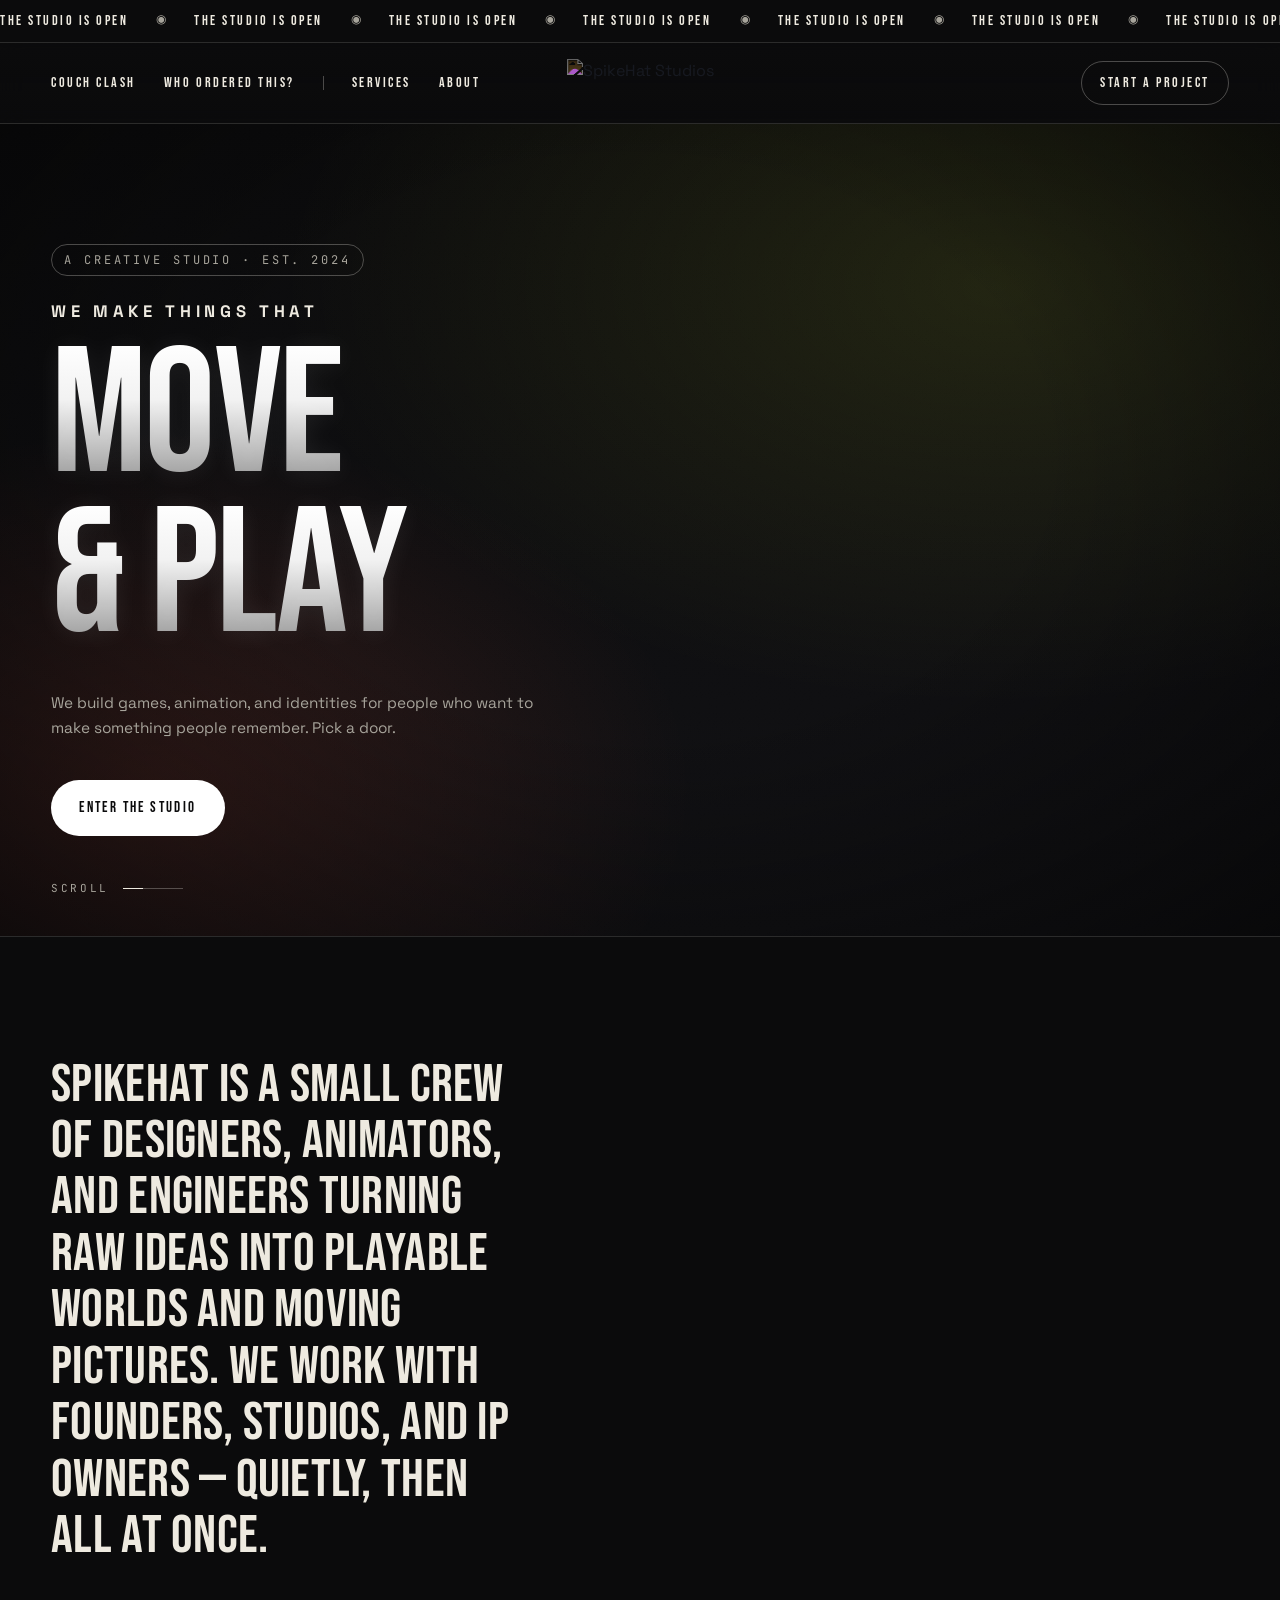
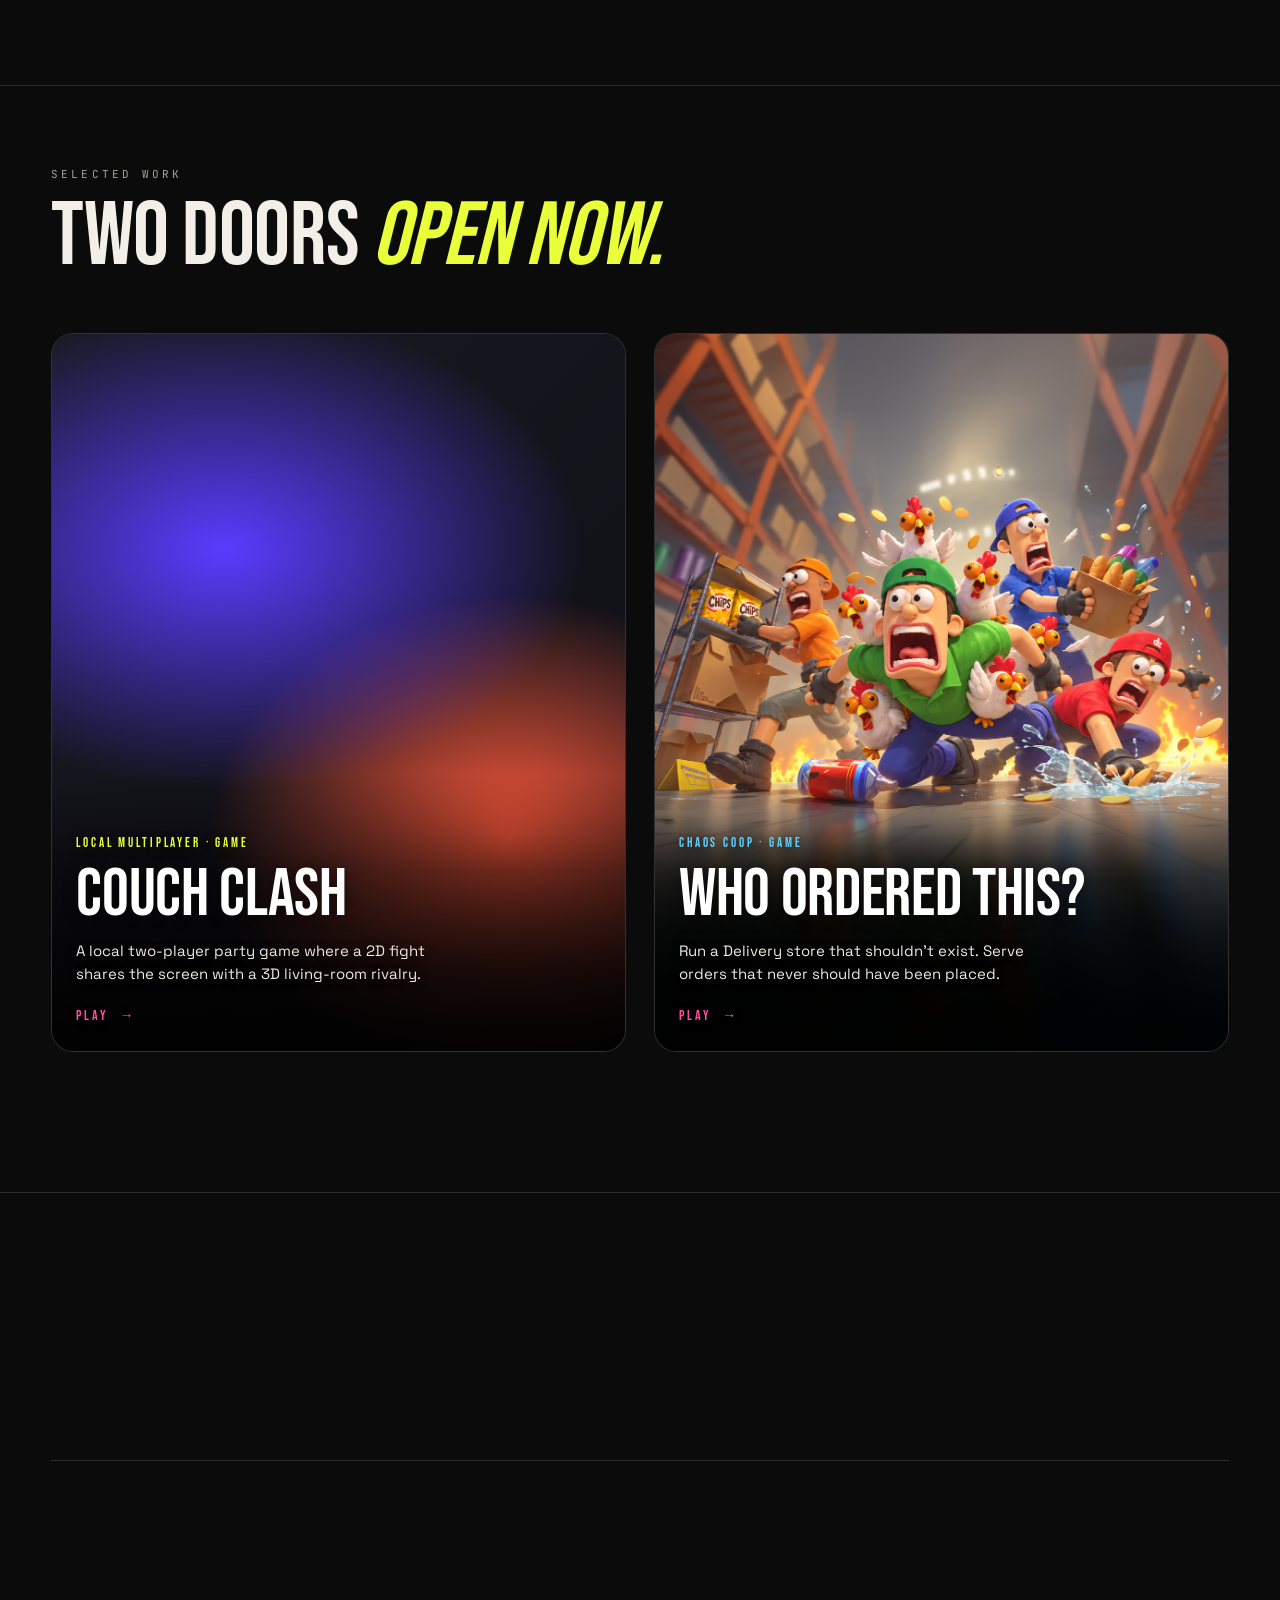
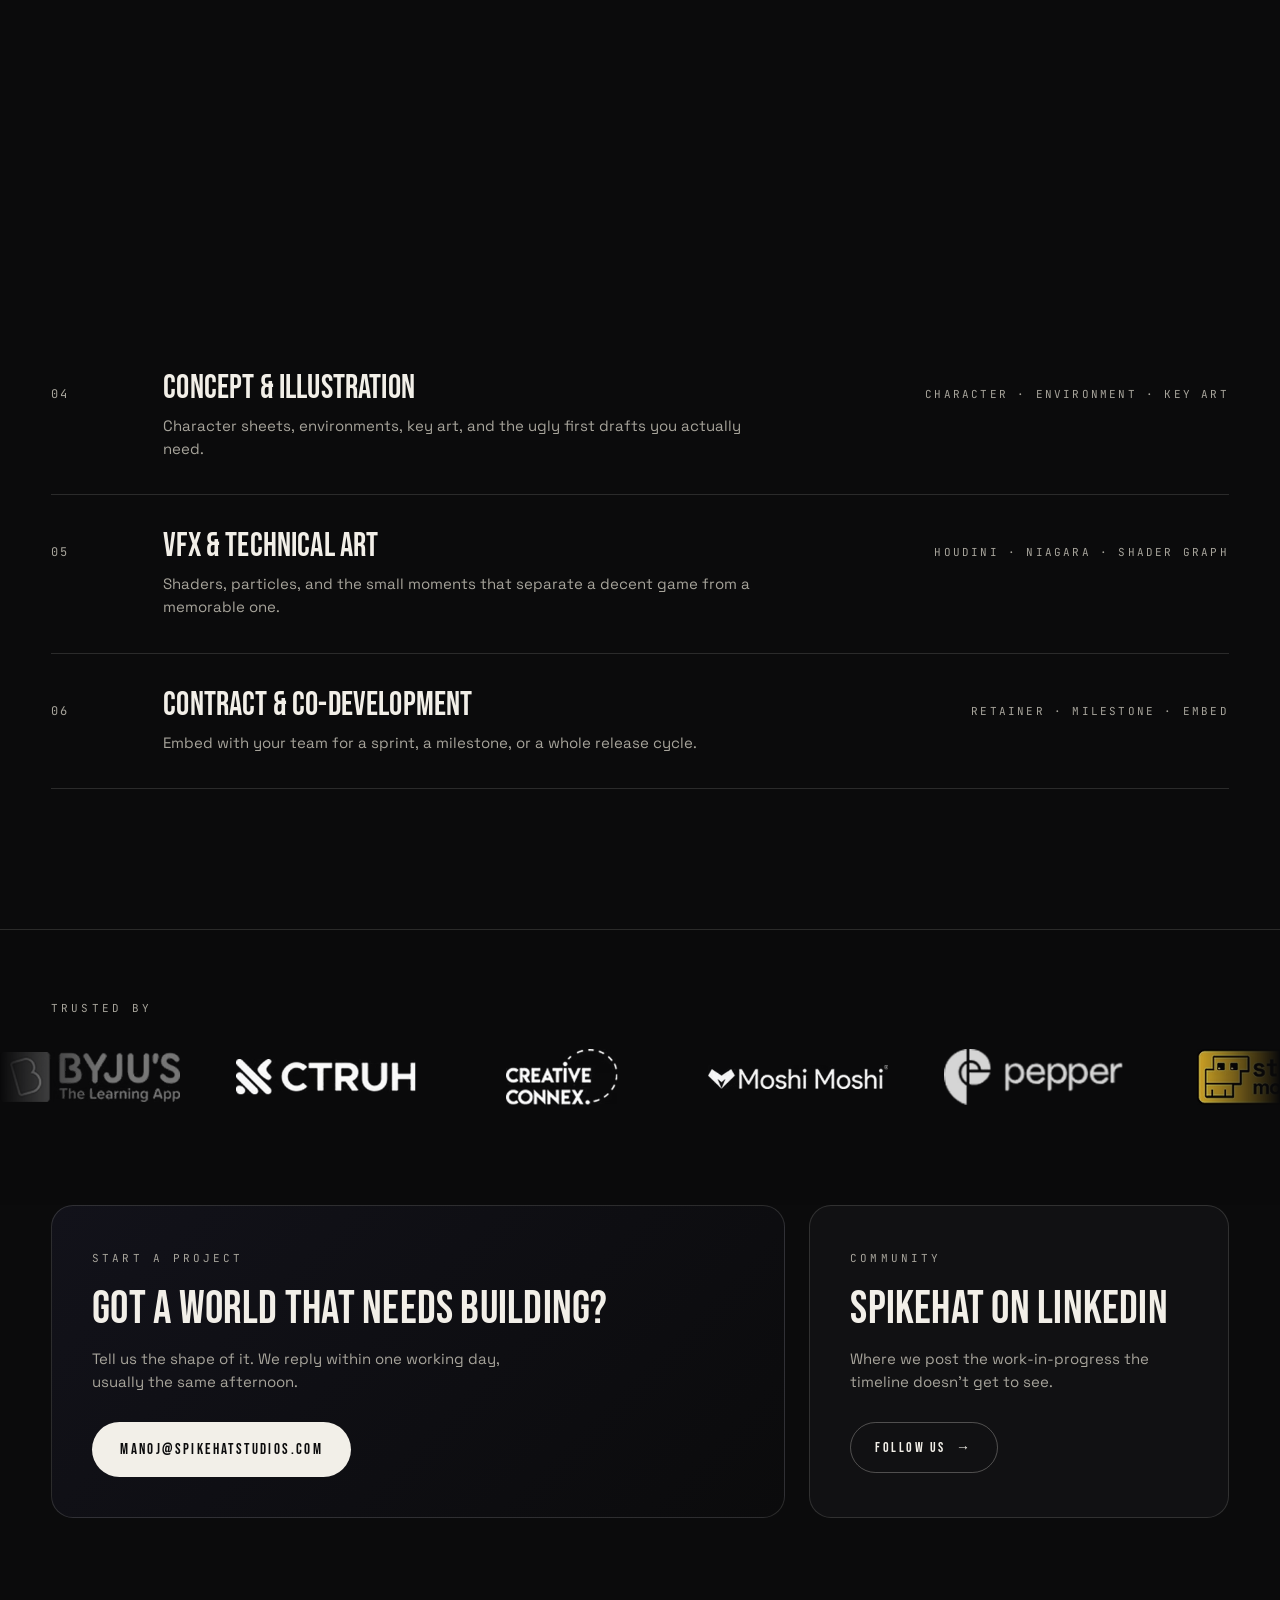
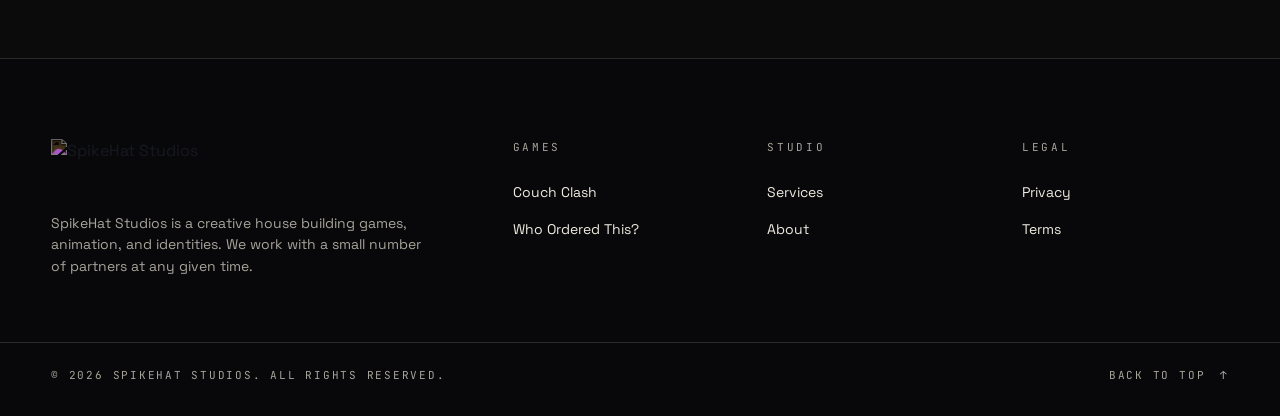
==== index.html @ ea12c6a1 "Update index.html" ====
<!DOCTYPE html>
<html lang="en">

<head>
    <meta charset="UTF-8">
    <meta name="viewport" content="width=device-width, initial-scale=1.0">
    <meta name="description"
        content="SpikeHat Studios — a creative house building games, animation, and worlds worth playing.">
    <title>SpikeHat Studios — Games, Animation, Worlds</title>
    <link rel="preconnect" href="https://fonts.googleapis.com">
    <link rel="preconnect" href="https://fonts.gstatic.com" crossorigin>
    <link
        href="https://fonts.googleapis.com/css2?family=Bebas+Neue&family=Space+Grotesk:wght@400;500;600;700&family=JetBrains+Mono:wght@400;500&display=swap"
        rel="stylesheet">
    <link rel="stylesheet" href="styles.css">
</head>

<body>

    <!-- Top marquee -->
    <div class="marquee" aria-hidden="true">
        <div class="marquee-track">
            <span class="marquee-item">THE STUDIO IS OPEN</span><span class="marquee-eye">◉</span>
            <span class="marquee-item">THE STUDIO IS OPEN</span><span class="marquee-eye">◉</span>
            <span class="marquee-item">THE STUDIO IS OPEN</span><span class="marquee-eye">◉</span>
            <span class="marquee-item">THE STUDIO IS OPEN</span><span class="marquee-eye">◉</span>
            <span class="marquee-item">THE STUDIO IS OPEN</span><span class="marquee-eye">◉</span>
            <span class="marquee-item">THE STUDIO IS OPEN</span><span class="marquee-eye">◉</span>
            <span class="marquee-item">THE STUDIO IS OPEN</span><span class="marquee-eye">◉</span>
            <span class="marquee-item">THE STUDIO IS OPEN</span><span class="marquee-eye">◉</span>
        </div>
    </div>

    <!-- Navigation -->
    <header class="nav">
        <div class="nav-inner">
            <nav class="nav-left" aria-label="Primary">
                <a href="couch-clash.html">COUCH CLASH</a>
                <a href="who-ordered-this.html">WHO ORDERED THIS?</a>
                <span class="nav-divider" aria-hidden="true"></span>
                <a href="#services">SERVICES</a>
                <a href="#about">ABOUT</a>
            </nav>
            <a href="#top" class="nav-logo" aria-label="SpikeHat Studios home">
                <img src="Image/SpikeHat_logo.png" alt="SpikeHat Studios">
            </a>
            <div class="nav-right">
                <a href="#about" class="nav-cta">START A PROJECT</a>
                <button class="nav-burger" aria-label="Open menu" id="burger">
                    <span></span><span></span><span></span>
                </button>
            </div>
        </div>
    </header>

    <!-- Mobile menu -->
    <div class="mobile-menu" id="mobileMenu" aria-hidden="true">
        <button class="mobile-close" aria-label="Close menu" id="mobileClose">&times;</button>
        <nav>
            <a href="couch-clash.html">Couch Clash</a>
            <a href="who-ordered-this.html">Who Ordered This?</a>
            <a href="#services">Services</a>
            <a href="#about">About</a>
        </nav>
    </div>

    <main id="top">

        <!-- Hero -->
        <section class="hero" id="home">
            <div class="hero-bg" aria-hidden="true">
                <div class="hero-noise"></div>
                <div class="hero-vignette"></div>
            </div>
            <div class="hero-content">
                <span class="hero-eyebrow">A CREATIVE STUDIO · EST. 2024</span>
                <h1 class="hero-title">
                    <span class="hero-kicker">WE MAKE THINGS THAT</span>
                    <span class="hero-chrome">MOVE</span>
                    <span class="hero-chrome">&amp; PLAY</span>
                </h1>
                <p class="hero-lede">We build games, animation, and identities for people who want to make something
                    people remember. Pick a door.</p>
                <a href="#work" class="btn-pill">ENTER THE STUDIO</a>
            </div>
            <div class="hero-scroll" aria-hidden="true">
                <span>SCROLL</span>
                <div class="hero-scroll-line"></div>
            </div>
        </section>

        <!-- Intro -->
        <section class="intro">
            <div class="wrap">
                <p class="intro-copy">
                    SpikeHat is a small crew of designers, animators, and engineers turning raw ideas into playable
                    worlds and moving pictures. We work with founders, studios, and IP owners — quietly, then all at
                    once.
                </p>
            </div>
        </section>

        <!-- Work / Folds -->
        <section class="work" id="work">
            <div class="wrap">
                <div class="section-head">
                    <span class="section-tag">SELECTED WORK</span>
                    <h2 class="section-title">TWO DOORS <span class="italic">OPEN NOW.</span></h2>
                </div>

                <div class="folds">
                    <a href="couch-clash.html" class="fold fold-a" id="couch-clash">
                        <div class="fold-media" aria-hidden="true">
                            <div class="fold-shape shape-a"></div>
                        </div>
                        <div class="fold-body">
                            <span class="fold-badge">LOCAL MULTIPLAYER · GAME</span>
                            <h3 class="fold-title">COUCH CLASH</h3>
                            <p class="fold-tag">A local two-player party game where a 2D fight shares the screen with a
                                3D living-room rivalry.</p>
                            <span class="fold-cta">PLAY <span class="arr">&rarr;</span></span>
                        </div>
                    </a>

                    <a href="who-ordered-this.html" class="fold fold-b" id="who-ordered">
                        <div class="fold-media" aria-hidden="true">
                            <img src="Image/who ordered this Poster.jpg" alt="Who Ordered This? poster"
                                class="fold-poster">
                        </div>
                        <div class="fold-body">
                            <span class="fold-badge">CHAOS COOP · GAME</span>
                            <h3 class="fold-title">WHO ORDERED THIS?</h3>
                            <p class="fold-tag">Run a Delivery store that shouldn't exist. Serve orders that never
                                should have been placed.</p>
                            <span class="fold-cta">PLAY <span class="arr">&rarr;</span></span>
                        </div>
                    </a>
                </div>
            </div>
        </section>

        <!-- Services -->
        <section class="services" id="services">
            <div class="wrap">
                <div class="section-head">
                    <span class="section-tag">CAPABILITIES</span>
                    <h2 class="section-title">WHAT WE <span class="italic">MAKE.</span></h2>
                </div>

                <ul class="svc-list">
                    <li class="svc">
                        <span class="svc-num">01</span>
                        <div>
                            <h4>Game Design &amp; Development</h4>
                            <p>Full-cycle production for PC, console, and mobile. Prototype in weeks, ship in months.
                            </p>
                        </div>
                        <span class="svc-tags">UNITY · UNREAL · GODOT</span>
                    </li>
                    <li class="svc">
                        <span class="svc-num">02</span>
                        <div>
                            <h4>Animation &amp; Motion</h4>
                            <p>2D, 3D, and character animation. Trailers, cinematics, shorts, and pipeline work for
                                other studios.</p>
                        </div>
                        <span class="svc-tags">BLENDER · AFTER EFFECTS · TOON BOOM</span>
                    </li>
                    <li class="svc">
                        <span class="svc-num">03</span>
                        <div>
                            <h4>Visual Identity &amp; Branding</h4>
                            <p>Names, marks, and systems for studios and their IP. Pitch decks that actually close.</p>
                        </div>
                        <span class="svc-tags">LOGOS · TYPE · GUIDELINES</span>
                    </li>
                    <li class="svc">
                        <span class="svc-num">04</span>
                        <div>
                            <h4>Concept &amp; Illustration</h4>
                            <p>Character sheets, environments, key art, and the ugly first drafts you actually need.</p>
                        </div>
                        <span class="svc-tags">CHARACTER · ENVIRONMENT · KEY ART</span>
                    </li>
                    <li class="svc">
                        <span class="svc-num">05</span>
                        <div>
                            <h4>VFX &amp; Technical Art</h4>
                            <p>Shaders, particles, and the small moments that separate a decent game from a memorable
                                one.</p>
                        </div>
                        <span class="svc-tags">HOUDINI · NIAGARA · SHADER GRAPH</span>
                    </li>
                    <li class="svc">
                        <span class="svc-num">06</span>
                        <div>
                            <h4>Contract &amp; Co-Development</h4>
                            <p>Embed with your team for a sprint, a milestone, or a whole release cycle.</p>
                        </div>
                        <span class="svc-tags">RETAINER · MILESTONE · EMBED</span>
                    </li>
                </ul>
            </div>
        </section>

        <!-- Brands / clients -->
        <section class="brands">
            <div class="wrap">
                <span class="section-tag">TRUSTED BY</span>
            </div>
            <div class="brands-marquee" aria-label="Brands we have worked with">
                <div class="brands-track">
                    <img src="Image/Brands/image 25.png" alt="" class="brand-logo">
                    <img src="Image/Brands/image 26.png" alt="" class="brand-logo">
                    <img src="Image/Brands/image 29.png" alt="" class="brand-logo">
                    <img src="Image/Brands/image 30.png" alt="" class="brand-logo">
                    <img src="Image/Brands/image 31.png" alt="" class="brand-logo">
                    <img src="Image/Brands/image 32.png" alt="" class="brand-logo">
                    <img src="Image/Brands/image 33.png" alt="" class="brand-logo">
                    <img src="Image/Brands/image 35.png" alt="" class="brand-logo">
                    <img src="Image/Brands/image 36.png" alt="" class="brand-logo">
                    <img src="Image/Brands/image 54.png" alt="" class="brand-logo">
                    <img src="Image/Brands/image 55.png" alt="" class="brand-logo">
                    <img src="Image/Brands/image 57.png" alt="" class="brand-logo">
                    <!-- duplicate for seamless loop -->
                    <img src="Image/Brands/image 25.png" alt="" class="brand-logo" aria-hidden="true">
                    <img src="Image/Brands/image 26.png" alt="" class="brand-logo" aria-hidden="true">
                    <img src="Image/Brands/image 29.png" alt="" class="brand-logo" aria-hidden="true">
                    <img src="Image/Brands/image 30.png" alt="" class="brand-logo" aria-hidden="true">
                    <img src="Image/Brands/image 31.png" alt="" class="brand-logo" aria-hidden="true">
                    <img src="Image/Brands/image 32.png" alt="" class="brand-logo" aria-hidden="true">
                    <img src="Image/Brands/image 33.png" alt="" class="brand-logo" aria-hidden="true">
                    <img src="Image/Brands/image 35.png" alt="" class="brand-logo" aria-hidden="true">
                    <img src="Image/Brands/image 36.png" alt="" class="brand-logo" aria-hidden="true">
                    <img src="Image/Brands/image 54.png" alt="" class="brand-logo" aria-hidden="true">
                    <img src="Image/Brands/image 55.png" alt="" class="brand-logo" aria-hidden="true">
                    <img src="Image/Brands/image 57.png" alt="" class="brand-logo" aria-hidden="true">
                </div>
            </div>
        </section>

        <!-- Community / Contact -->
        <section class="community" id="about">
            <div class="wrap community-grid">
                <div class="comm-card comm-primary">
                    <span class="section-tag">START A PROJECT</span>
                    <h3>Got a world that needs building?</h3>
                    <p>Tell us the shape of it. We reply within one working day, usually the same afternoon.</p>
                    <a href="mailto:manoj@spikehatstudios.com" class="btn-pill dark">manoj@spikehatstudios.com</a>
                </div>
                <div class="comm-card comm-secondary">
                    <span class="section-tag">COMMUNITY</span>
                    <h3>SpikeHat on LinkedIn</h3>
                    <p>Where we post the work-in-progress the timeline doesn't get to see.</p>
                    <a href="https://www.linkedin.com/company/spikehatstudios" target="_blank" rel="noopener"
                        class="btn-ghost">FOLLOW US <span class="arr">&rarr;</span></a>
                </div>
            </div>
        </section>

    </main>

    <!-- Footer -->
    <footer class="foot">
        <div class="wrap foot-grid">
            <div class="foot-brand">
                <img src="Image/SpikeHat_logo.png" alt="SpikeHat Studios" class="foot-logo">
                <p>SpikeHat Studios is a creative house building games, animation, and identities. We work with a small
                    number of partners at any given time.</p>
            </div>
            <div>
                <span class="foot-h">Games</span>
                <ul>
                    <li><a href="couch-clash.html">Couch Clash</a></li>
                    <li><a href="who-ordered-this.html">Who Ordered This?</a></li>
                </ul>
            </div>
            <div>
                <span class="foot-h">Studio</span>
                <ul>
                    <li><a href="#services">Services</a></li>
                    <li><a href="#about">About</a></li>
                </ul>
            </div>
            <div>
                <span class="foot-h">Legal</span>
                <ul>
                    <li><a href="#">Privacy</a></li>
                    <li><a href="#">Terms</a></li>
                </ul>
            </div>
        </div>
        <div class="wrap foot-bottom">
            <p>&copy; 2026 SpikeHat Studios. All rights reserved.</p>
            <a href="#top" class="foot-top">BACK TO TOP <span class="arr">&uarr;</span></a>
        </div>
    </footer>

    <script src="script.js"></script>
</body>

</html>
---- styles.css ----
/* ========= tokens ========= */
:root{
    --bg:#0b0b0c;
    --bg-2:#111113;
    --ink:#f2efe8;
    --ink-mute:#a7a49b;
    --line:rgba(242,239,232,.14);
    --line-strong:rgba(242,239,232,.28);
    --accent:#e8ff3a;
    --white:#ffffff;
    --off:#eeeae0;
    --radius:22px;
    --wrap:1360px;
    --gutter:clamp(20px,4vw,56px);
    --display:"Bebas Neue","Oswald","Arial Narrow",sans-serif;
    --sans:"Space Grotesk","Inter","Helvetica Neue",Arial,sans-serif;
    --mono:"JetBrains Mono",ui-monospace,SFMono-Regular,Menlo,monospace;
}

*{box-sizing:border-box;margin:0;padding:0}
html{scroll-behavior:smooth;-webkit-text-size-adjust:100%}
body{
    background:var(--bg);
    color:var(--ink);
    font-family:var(--sans);
    font-size:16px;
    line-height:1.55;
    -webkit-font-smoothing:antialiased;
    text-rendering:optimizeLegibility;
    overflow-x:hidden;
}
img{max-width:100%;display:block}
a{color:inherit;text-decoration:none}
button{font:inherit;color:inherit;background:none;border:0;cursor:pointer}
ul{list-style:none}
.sr{position:absolute;left:-9999px}
.italic{font-style:italic}

.wrap{max-width:var(--wrap);margin:0 auto;padding:0 var(--gutter)}

/* ========= marquee ========= */
.marquee{
    background:var(--bg);
    border-bottom:1px solid var(--line);
    overflow:hidden;
    padding:10px 0;
    position:sticky;top:0;z-index:60;
}
.marquee-track{
    display:flex;
    gap:28px;
    white-space:nowrap;
    animation:marquee 32s linear infinite;
    width:max-content;
}
.marquee-item{
    font-family:var(--display);
    font-size:14px;
    letter-spacing:.18em;
    color:var(--off);
}
.marquee-eye{color:var(--ink-mute);font-size:12px}
@keyframes marquee{to{transform:translateX(-50%)}}

/* ========= nav ========= */
.nav{
    position:sticky;top:34px;z-index:55;
    background:linear-gradient(180deg,rgba(11,11,12,.92),rgba(11,11,12,.72));
    backdrop-filter:blur(14px);
    -webkit-backdrop-filter:blur(14px);
    border-bottom:1px solid var(--line);
}
.nav-inner{
    max-width:var(--wrap);
    margin:0 auto;
    padding:16px var(--gutter);
    display:grid;
    grid-template-columns:1fr auto 1fr;
    align-items:center;
    gap:24px;
}
.nav-left, .nav-right{display:flex;align-items:center;gap:28px}
.nav-right{justify-content:flex-end}
.nav-left a, .nav-right a.nav-cta{
    font-family:var(--display);
    font-size:14px;
    letter-spacing:.18em;
    color:var(--off);
    position:relative;
    transition:color .2s ease;
}
.nav-left a:hover{color:var(--white)}
.nav-divider{width:1px;height:14px;background:var(--line-strong)}
.nav-logo img{height:48px;width:auto;filter:invert(1);mix-blend-mode:screen}
.nav-cta{
    padding:10px 18px;
    border:1px solid var(--line-strong);
    border-radius:999px;
    transition:background .2s ease,color .2s ease,border-color .2s ease;
}
.nav-cta:hover{background:var(--ink);color:var(--bg);border-color:var(--ink)}
.nav-burger{display:none;width:34px;height:34px;flex-direction:column;justify-content:center;gap:5px;align-items:center}
.nav-burger span{display:block;width:20px;height:1.5px;background:var(--off)}

/* ========= mobile menu ========= */
.mobile-menu{
    position:fixed;inset:0;z-index:100;
    background:var(--bg);
    display:none;
    padding:80px var(--gutter);
}
.mobile-menu.open{display:flex;flex-direction:column;gap:24px}
.mobile-menu nav{display:flex;flex-direction:column;gap:22px}
.mobile-menu a{font-family:var(--display);font-size:38px;letter-spacing:.04em}
.mobile-close{position:absolute;top:24px;right:24px;font-size:38px;line-height:1;color:var(--off)}

/* ========= hero ========= */
.hero{
    position:relative;
    min-height:calc(100dvh - 90px);
    display:flex;
    align-items:center;
    padding:120px var(--gutter) 100px;
    overflow:hidden;
    isolation:isolate;
}
.hero-bg{position:absolute;inset:0;z-index:-1;background:
    radial-gradient(1200px 700px at 78% 20%,rgba(232,255,58,.10),transparent 60%),
    radial-gradient(900px 600px at 12% 82%,rgba(255,90,60,.14),transparent 60%),
    linear-gradient(180deg,#0a0a0b 0%,#111114 100%);
}
.hero-noise{
    position:absolute;inset:0;
    background-image:url("data:image/svg+xml;utf8,<svg xmlns='http://www.w3.org/2000/svg' width='140' height='140'><filter id='n'><feTurbulence baseFrequency='0.9' numOctaves='2'/><feColorMatrix values='0 0 0 0 1  0 0 0 0 1  0 0 0 0 1  0 0 0 0.4 0'/></filter><rect width='140' height='140' filter='url(%23n)' opacity='0.35'/></svg>");
    mix-blend-mode:overlay;opacity:.35;pointer-events:none;
}
.hero-vignette{
    position:absolute;inset:0;
    background:radial-gradient(1000px 700px at 50% 40%,transparent 40%,rgba(0,0,0,.6) 100%);
    pointer-events:none;
}
.hero-content{max-width:var(--wrap);margin:0 auto;width:100%;position:relative;z-index:2}
.hero-eyebrow{
    font-family:var(--mono);
    font-size:12px;
    letter-spacing:.24em;
    color:var(--ink-mute);
    text-transform:uppercase;
    display:inline-block;
    padding:6px 12px;
    border:1px solid var(--line-strong);
    border-radius:999px;
    margin-bottom:28px;
}
.hero-title{
    font-family:var(--display);
    font-weight:400;
    line-height:.86;
    letter-spacing:-.005em;
    display:flex;
    flex-direction:column;
    gap:6px;
    text-transform:uppercase;
    font-size:clamp(72px,14vw,220px);
}
.hero-title span{display:block}
.hero-kicker{
    font-family:var(--sans);
    font-weight:700;
    font-size:clamp(14px,1.3vw,20px);
    letter-spacing:.28em;
    color:var(--off);
    margin-bottom:14px;
    line-height:1;
}
.hero-chrome{
    background:linear-gradient(180deg,#ffffff 0%,#f2f2f2 38%,#8a8a8a 100%);
    -webkit-background-clip:text;
    background-clip:text;
    -webkit-text-fill-color:transparent;
    color:transparent;
    text-shadow:0 2px 24px rgba(255,255,255,.08);
    letter-spacing:-.015em;
}
.hero-lede{
    max-width:52ch;
    color:var(--ink-mute);
    font-size:clamp(15px,1.2vw,18px);
    margin:36px 0 40px;
    line-height:1.6;
}
.btn-pill{
    display:inline-flex;align-items:center;gap:10px;
    background:var(--white);color:#0b0b0c;
    padding:16px 28px;
    border-radius:999px;
    font-family:var(--display);
    font-size:15px;letter-spacing:.16em;
    transition:transform .2s ease,background .2s ease;
}
.btn-pill:hover{transform:translateY(-1px);background:var(--accent);color:#0b0b0c}
.btn-pill.dark{background:var(--ink);color:var(--bg)}
.btn-pill.dark:hover{background:var(--accent)}

.hero-scroll{
    position:absolute;left:var(--gutter);bottom:38px;
    display:flex;align-items:center;gap:14px;
    font-family:var(--mono);font-size:11px;letter-spacing:.24em;color:var(--ink-mute);
}
.hero-scroll-line{width:60px;height:1px;background:var(--line-strong);position:relative;overflow:hidden}
.hero-scroll-line::after{content:"";position:absolute;left:0;top:0;bottom:0;width:20px;background:var(--off);animation:scrollTick 2.4s ease-in-out infinite}
@keyframes scrollTick{
    0%{transform:translateX(-100%)}
    100%{transform:translateX(300%)}
}

/* ========= intro ========= */
.intro{padding:120px 0;border-top:1px solid var(--line)}
.intro-copy{
    font-family:var(--display);
    font-size:clamp(28px,4.2vw,64px);
    line-height:1.05;
    letter-spacing:.005em;
    max-width:22ch;
    color:var(--off);
    text-transform:uppercase;
}

/* ========= section head ========= */
.section-head{display:flex;flex-direction:column;gap:14px;margin-bottom:56px}
.section-tag{
    font-family:var(--mono);
    font-size:11px;letter-spacing:.28em;color:var(--ink-mute);
    text-transform:uppercase;
}
.section-title{
    font-family:var(--display);
    font-weight:400;
    font-size:clamp(44px,7vw,110px);
    line-height:.9;
    letter-spacing:-.005em;
    text-transform:uppercase;
}
.section-title .italic{color:var(--accent);font-style:italic}

/* ========= work / folds ========= */
.work{padding:80px 0 140px;border-top:1px solid var(--line)}
.folds{
    display:grid;
    grid-template-columns:1fr 1fr;
    gap:28px;
}
.fold{
    position:relative;
    display:block;
    aspect-ratio:4/5;
    border:1px solid var(--line);
    border-radius:var(--radius);
    overflow:hidden;
    background:var(--bg-2);
    transition:transform .35s cubic-bezier(.16,1,.3,1),border-color .3s ease;
    isolation:isolate;
}
.fold:hover{transform:translateY(-4px);border-color:var(--line-strong)}
.fold-media{
    position:absolute;inset:0;
    overflow:hidden;
    background:#181820;
}
.fold-shape{position:absolute;inset:0;transition:transform .8s ease}
.fold:hover .fold-shape{transform:scale(1.06)}
.fold-poster{
    position:absolute;inset:0;
    width:100%;height:100%;
    object-fit:cover;object-position:center;
    transition:transform .8s ease;
    display:block;
}
.fold:hover .fold-poster{transform:scale(1.05)}
.shape-a{
    background:
        radial-gradient(600px 400px at 30% 30%,#5a3bff 0%,transparent 60%),
        radial-gradient(500px 400px at 80% 70%,#ff5a3c 0%,transparent 60%),
        linear-gradient(135deg,#1a1a24,#0d0d12);
}
.shape-b{
    background:
        radial-gradient(500px 400px at 70% 30%,#e8ff3a 0%,transparent 55%),
        radial-gradient(600px 400px at 20% 80%,#00c2b8 0%,transparent 60%),
        linear-gradient(135deg,#0f1418,#1a1a1c);
}
.fold-body{
    position:absolute;left:0;right:0;bottom:0;
    padding:clamp(60px,10%,120px) clamp(24px,4%,40px) clamp(24px,4%,32px);
    display:flex;flex-direction:column;gap:12px;
    background:linear-gradient(
        to top,
        rgba(0,0,0,.92) 0%,
        rgba(0,0,0,.78) 30%,
        rgba(0,0,0,.5) 65%,
        rgba(0,0,0,0) 100%
    );
    pointer-events:none;
}
.fold-body > *{pointer-events:auto}
.fold-badge{
    font-family:var(--display);font-size:13px;letter-spacing:.22em;
    text-transform:uppercase;font-weight:400;
    color:var(--accent);
    text-shadow:0 2px 10px rgba(0,0,0,.6);
}
.fold-b .fold-badge{color:#5cd3ff}
.fold-title{
    font-family:var(--display);font-weight:400;
    font-size:clamp(40px,5.2vw,76px);
    line-height:.92;letter-spacing:-.005em;
    text-transform:uppercase;
    color:var(--white);
    text-shadow:0 2px 14px rgba(0,0,0,.55);
}
.fold-tag{
    color:var(--off);max-width:38ch;font-size:15px;margin-bottom:6px;
    text-shadow:0 2px 10px rgba(0,0,0,.6);
}
.fold-cta{
    margin-top:2px;
    font-family:var(--display);font-size:14px;letter-spacing:.22em;
    display:inline-flex;align-items:center;gap:10px;
    color:#ff4fa3;
    text-shadow:0 2px 10px rgba(0,0,0,.6);
}
.fold-cta .arr{transition:transform .3s ease}
.fold:hover .fold-cta .arr{transform:translateX(6px)}

/* ========= services ========= */
.services{padding:100px 0 140px;border-top:1px solid var(--line)}
.svc-list{border-top:1px solid var(--line)}
.svc{
    display:grid;
    grid-template-columns:80px 1fr auto;
    gap:32px;
    align-items:baseline;
    padding:34px 0;
    border-bottom:1px solid var(--line);
    transition:padding .3s ease,background .3s ease;
}
.svc:hover{padding-left:14px;padding-right:14px;background:linear-gradient(90deg,rgba(232,255,58,.04),transparent)}
.svc-num{
    font-family:var(--mono);
    color:var(--ink-mute);font-size:12px;letter-spacing:.16em;
    padding-top:6px;
}
.svc h4{
    font-family:var(--display);font-weight:400;
    font-size:clamp(24px,2.6vw,40px);
    letter-spacing:.005em;line-height:1.05;
    text-transform:uppercase;margin-bottom:8px;
}
.svc p{color:var(--ink-mute);font-size:15px;max-width:60ch}
.svc-tags{
    font-family:var(--mono);font-size:11px;letter-spacing:.2em;
    color:var(--ink-mute);white-space:nowrap;
    padding-top:6px;
}

/* ========= join ========= */
.join{padding:120px 0;border-top:1px solid var(--line);background:linear-gradient(180deg,#0b0b0c,#101013)}
.join-inner{display:grid;grid-template-columns:1.4fr .6fr;gap:60px;align-items:end}
.join-title{
    font-family:var(--display);font-weight:400;
    font-size:clamp(56px,9vw,140px);
    line-height:.9;letter-spacing:-.005em;
    text-transform:uppercase;
    margin:14px 0 24px;
    display:flex;flex-direction:column;
}
.join-title .italic{color:var(--accent);font-style:italic}
.join-copy{color:var(--ink-mute);max-width:56ch;margin-bottom:32px;font-size:16px}
.arrow-inline{color:var(--accent)}
.join-form{
    display:flex;gap:0;
    border:1px solid var(--line-strong);
    border-radius:999px;
    padding:6px;
    background:rgba(255,255,255,.03);
    max-width:520px;
    flex-wrap:wrap;
}
.join-form input{
    flex:1;min-width:180px;
    background:transparent;border:0;color:var(--ink);
    padding:14px 20px;font-size:15px;font-family:var(--sans);
    outline:none;
}
.join-form input::placeholder{color:var(--ink-mute)}
.join-form button{
    background:var(--white);color:#0b0b0c;
    border-radius:999px;
    padding:12px 22px;
    font-family:var(--display);font-size:14px;letter-spacing:.16em;
    transition:background .2s ease;
}
.join-form button:hover{background:var(--accent)}
.join-msg{
    flex:0 0 100%;
    font-family:var(--mono);font-size:12px;color:var(--accent);
    padding:8px 20px 0;
}
.join-fine{margin-top:14px;font-size:12px;color:var(--ink-mute)}
.join-fine a{text-decoration:underline}
.join-counter{
    text-align:right;
    padding-bottom:6px;
}
.counter-num{
    display:block;
    font-family:var(--display);
    font-size:clamp(64px,8vw,120px);
    line-height:.9;letter-spacing:-.005em;
    color:var(--off);
}
.counter-lbl{
    font-family:var(--mono);font-size:11px;letter-spacing:.24em;
    color:var(--ink-mute);text-transform:uppercase;
}

/* ========= brands ========= */
.brands{
    padding:70px 0 100px;
    border-top:1px solid var(--line);
    background:#0a0a0b;
    overflow:hidden;
}
.brands .section-tag{display:block;margin-bottom:32px}
.brands-marquee{
    overflow:hidden;
    pointer-events:none;
    mask-image:linear-gradient(90deg,transparent 0,#000 8%,#000 92%,transparent 100%);
    -webkit-mask-image:linear-gradient(90deg,transparent 0,#000 8%,#000 92%,transparent 100%);
}
.brands-track{
    display:flex;align-items:center;
    gap:56px;
    width:max-content;
    animation:brandsScroll 32s linear infinite;
    will-change:transform;
}
.brand-logo{
    height:56px;width:180px;flex:none;
    object-fit:contain;object-position:center;
    pointer-events:none;
    user-select:none;
}
@keyframes brandsScroll{
    from{transform:translateX(0)}
    to{transform:translateX(-50%)}
}
@media (max-width:720px){
    .brand-logo{height:40px;width:130px}
    .brands-track{gap:36px;animation-duration:24s}
    .brands{padding:56px 0 80px}
}

/* ========= community ========= */
.community{padding:0 0 140px}
.community-grid{
    display:grid;grid-template-columns:1.4fr .8fr;gap:24px;
}
.comm-card{
    border:1px solid var(--line);
    border-radius:var(--radius);
    padding:44px 40px 40px;
    background:var(--bg-2);
    display:flex;flex-direction:column;gap:14px;
    transition:border-color .3s ease,transform .3s ease;
}
.comm-card:hover{border-color:var(--line-strong)}
.comm-card h3{
    font-family:var(--display);font-weight:400;
    font-size:clamp(30px,3.6vw,52px);
    line-height:1;letter-spacing:.005em;
    text-transform:uppercase;margin-top:6px;
}
.comm-card p{color:var(--ink-mute);max-width:44ch;font-size:15px;margin-bottom:14px}
.comm-primary{background:linear-gradient(135deg,#12121a,#0b0b0c)}
.comm-primary .btn-pill{align-self:flex-start}
.btn-ghost{
    align-self:flex-start;
    display:inline-flex;align-items:center;gap:10px;
    padding:14px 24px;
    border:1px solid var(--line-strong);
    border-radius:999px;
    font-family:var(--display);font-size:14px;letter-spacing:.18em;
    transition:background .2s ease,color .2s ease;
}
.btn-ghost:hover{background:var(--off);color:var(--bg)}
.btn-ghost .arr{transition:transform .3s ease}
.btn-ghost:hover .arr{transform:translateX(6px)}

/* ========= footer ========= */
.foot{border-top:1px solid var(--line);padding:80px 0 32px;background:#08080a}
.foot-grid{
    display:grid;grid-template-columns:1.6fr .8fr .8fr .8fr;gap:48px;
    padding-bottom:64px;border-bottom:1px solid var(--line);
}
.foot-brand p{color:var(--ink-mute);max-width:42ch;font-size:14px;margin-top:18px}
.foot-logo{height:56px;width:auto;filter:invert(1);mix-blend-mode:screen}
.foot-h{
    display:block;
    font-family:var(--mono);font-size:11px;letter-spacing:.24em;
    color:var(--ink-mute);text-transform:uppercase;
    margin-bottom:18px;
}
.foot li{padding:6px 0}
.foot li a{color:var(--off);font-size:14px;transition:color .2s ease}
.foot li a:hover{color:var(--accent)}
.foot-bottom{
    display:flex;justify-content:space-between;align-items:center;
    padding-top:24px;
    font-family:var(--mono);font-size:11px;letter-spacing:.16em;color:var(--ink-mute);
    text-transform:uppercase;
}
.foot-top{transition:color .2s ease}
.foot-top:hover{color:var(--accent)}
.foot-top .arr{margin-left:6px}

/* ========= responsive ========= */
@media (max-width:960px){
    .nav-inner{grid-template-columns:auto 1fr auto;gap:12px}
    .nav-left, .nav-right .nav-cta{display:none}
    .nav-burger{display:flex}
    .nav-logo img{height:30px}
    .marquee-item{font-size:12px}

    .folds{grid-template-columns:1fr}
    .svc{grid-template-columns:56px 1fr;gap:20px}
    .svc-tags{grid-column:2;padding-top:0}
    .join-inner{grid-template-columns:1fr;align-items:start;gap:40px}
    .join-counter{text-align:left}
    .community-grid{grid-template-columns:1fr}
    .foot-grid{grid-template-columns:1fr 1fr;gap:36px}
    .foot-bottom{flex-direction:column;gap:14px;align-items:flex-start}
    .hero{padding:100px var(--gutter) 80px;min-height:calc(100dvh - 70px)}
    .hero-scroll{display:none}
    .intro{padding:80px 0}
    .work,.services,.community{padding-bottom:96px}
}
@media (max-width:520px){
    .foot-grid{grid-template-columns:1fr}
    .fold-body{padding:22px 22px 26px}
    .comm-card{padding:32px 26px}
    .join-form{border-radius:22px;flex-direction:column;padding:10px}
    .join-form input{width:100%}
    .join-form button{width:100%}
}

/* ========= game page ========= */
.game-page{padding-top:24px}
.game-back{
    display:inline-block;
    margin:0 var(--gutter) 20px;
    font-family:var(--mono);font-size:11px;letter-spacing:.22em;
    color:var(--ink-mute);text-transform:uppercase;
    transition:color .2s ease;
}
.game-back:hover{color:var(--accent)}
.game-banner{
    position:relative;
    max-width:1600px;margin:0 auto;
    padding:0 var(--gutter);
    isolation:isolate;
}
.game-banner-img{
    width:100%;height:auto;
    border-radius:var(--radius);
    border:1px solid var(--line);
    display:block;
    aspect-ratio:16/9;object-fit:cover;
    background:#0f0f12;
}
.game-banner-overlay{
    position:absolute;
    inset:0 var(--gutter);
    border-radius:var(--radius);
    overflow:hidden;
    padding:clamp(28px,4vw,56px);
    background:linear-gradient(
        to top,
        rgba(0,0,0,.78) 0%,
        rgba(0,0,0,.55) 22%,
        rgba(0,0,0,.15) 55%,
        rgba(0,0,0,0) 90%
    );
    pointer-events:none;
}
.game-banner-inner{
    position:absolute;
    inset:clamp(28px,4vw,56px);
    display:flex;flex-direction:column;
    justify-content:flex-end;
    gap:14px;
    pointer-events:none;
}
.game-banner-logo-wrap{
    display:flex;justify-content:flex-start;
    pointer-events:auto;
}
.game-banner-logo{
    width:auto;
    max-width:min(52%, 700px);
    max-height:clamp(200px,28vw,350px);
    object-fit:contain;
    object-position:left bottom;
    filter:drop-shadow(0 8px 24px rgba(0,0,0,.5));
    display:block;
}
.game-banner-text{
    max-width:min(52%, 720px);
    display:flex;flex-direction:column;gap:22px;
    pointer-events:auto;
}
.game-banner-line{
    font-size:clamp(15px,1.3vw,20px);
    color:var(--off);
    line-height:1.5;
    max-width:52ch;
    text-shadow:0 2px 12px rgba(0,0,0,.7);
}
.game-actions{
    display:flex;align-items:center;gap:20px;flex-wrap:wrap;
}
.game-actions .btn-pill{padding:16px 28px;font-size:15px}
.game-meta{
    font-family:var(--mono);font-size:11px;letter-spacing:.22em;
    color:var(--off);text-transform:uppercase;
    text-shadow:0 2px 8px rgba(0,0,0,.7);
}

.game-trailer{padding:100px 0;border-top:1px solid var(--line);margin-top:80px}
.game-trailer .section-head, .game-trailer .section-tag, .game-trailer .section-title{margin-bottom:0}
.game-trailer .section-tag{display:block;margin-bottom:14px}
.game-trailer .section-title{margin-bottom:40px}
.video-frame{
    position:relative;
    width:100%;
    aspect-ratio:16/9;
    border-radius:var(--radius);
    overflow:hidden;
    border:1px solid var(--line);
    background:#0a0a0c;
}
.video-frame iframe{
    position:absolute;inset:0;
    width:100%;height:100%;border:0;
}

.game-cta{padding:80px 0 140px;border-top:1px solid var(--line)}
.game-cta-inner{
    display:flex;justify-content:space-between;align-items:center;gap:32px;flex-wrap:wrap;
}
.game-cta h3{
    font-family:var(--display);font-weight:400;
    font-size:clamp(32px,4vw,56px);
    text-transform:uppercase;letter-spacing:.005em;line-height:1;
    max-width:22ch;
}

@media (max-width:820px){
    .game-banner-overlay{
        position:relative;
        inset:auto;
        padding:26px 6px 6px;
        background:none;
        margin-top:4px;
    }
    .game-banner-inner{
        position:static;
        inset:auto;
        display:flex;flex-direction:column;gap:22px;
    }
    .game-banner-logo-wrap{
        flex:none;
        padding-bottom:0;
    }
    .game-banner-logo{
        position:static;
        transform:none;
        height:auto;
        max-height:140px;
        max-width:100%;
    }
    .game-banner-text{
        position:static;
        max-width:100%;
    }
    .game-banner-line{text-shadow:none;color:var(--ink-mute)}
    .game-meta{text-shadow:none}
    .game-trailer{padding:60px 0;margin-top:40px}
    .game-cta{padding:60px 0 100px}
}

/* ========= reveal ========= */
.reveal{opacity:0;transform:translateY(24px);transition:opacity .8s cubic-bezier(.16,1,.3,1),transform .8s cubic-bezier(.16,1,.3,1)}
.reveal.is-in{opacity:1;transform:translateY(0)}

/* ========= reduced motion ========= */
@media (prefers-reduced-motion:reduce){
    .hero-scroll-line::after{animation:none!important}
    .reveal{opacity:1!important;transform:none!important;transition:none!important}
}
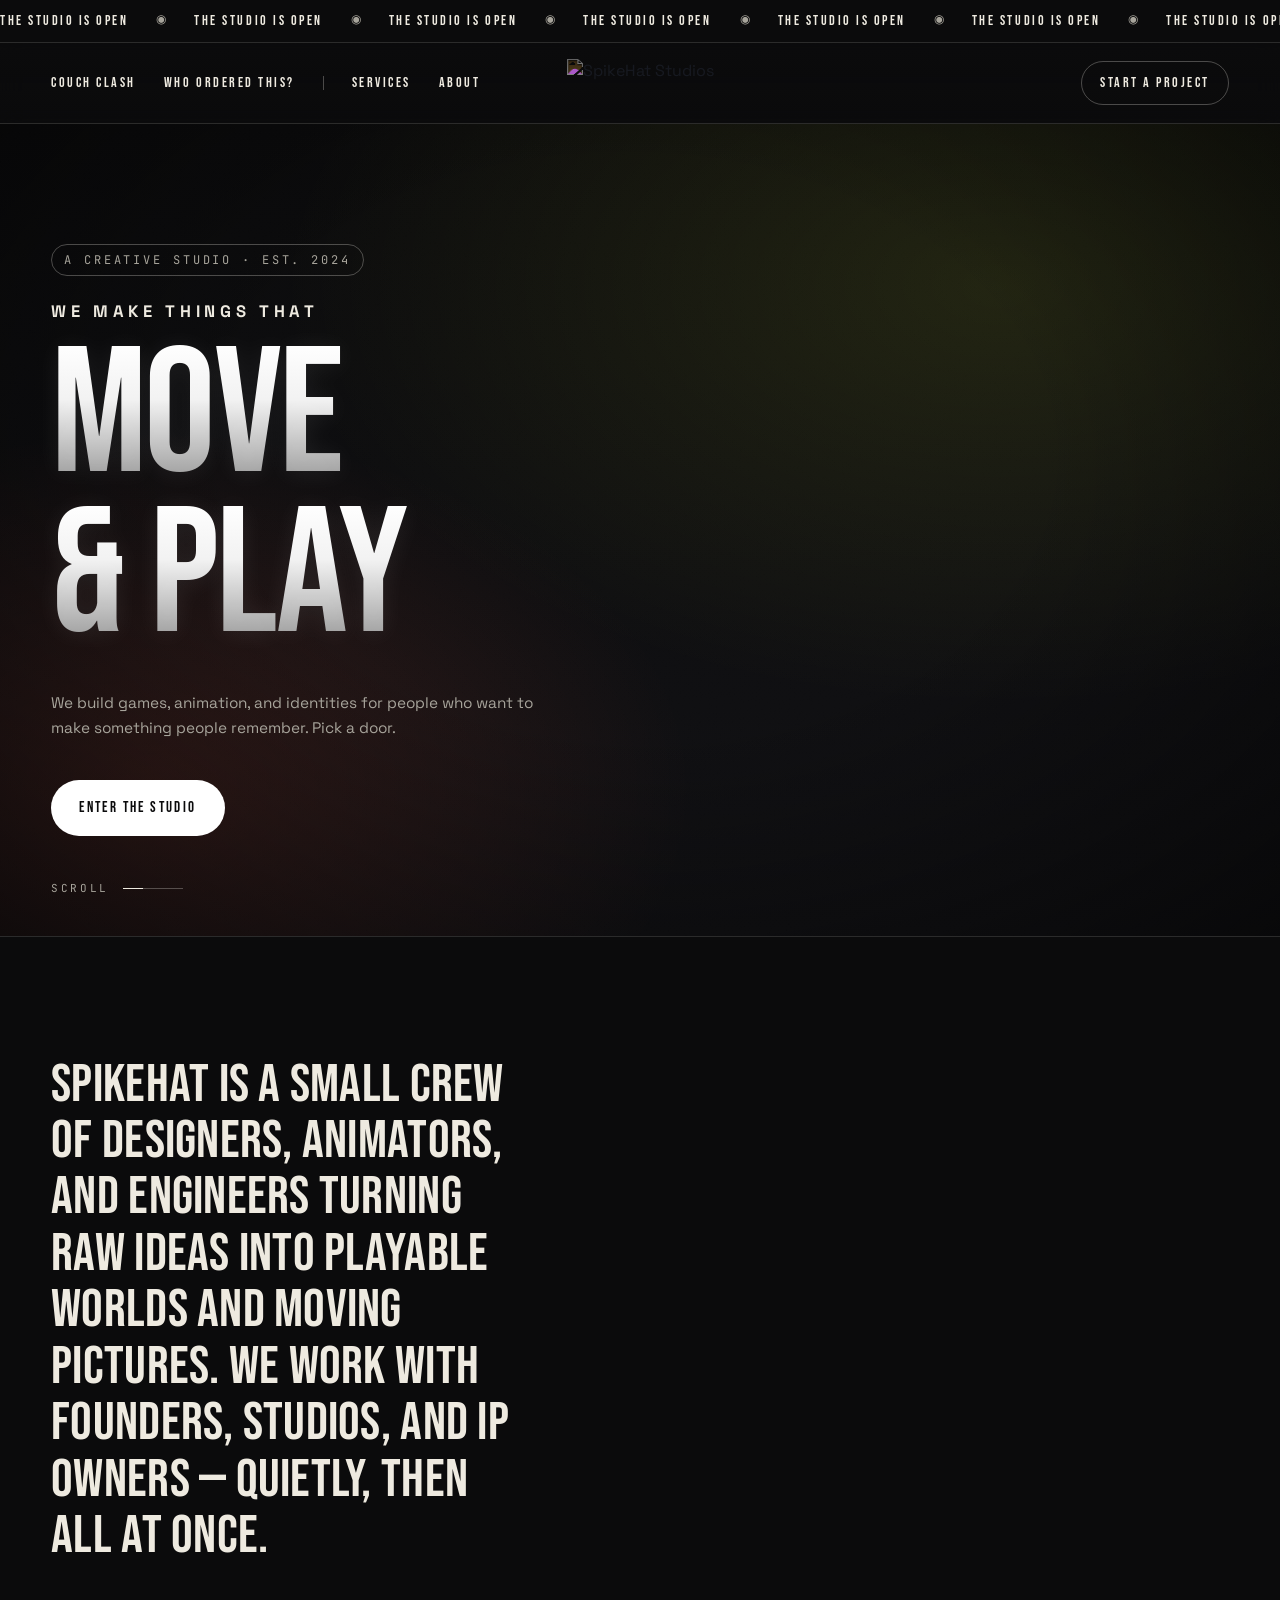
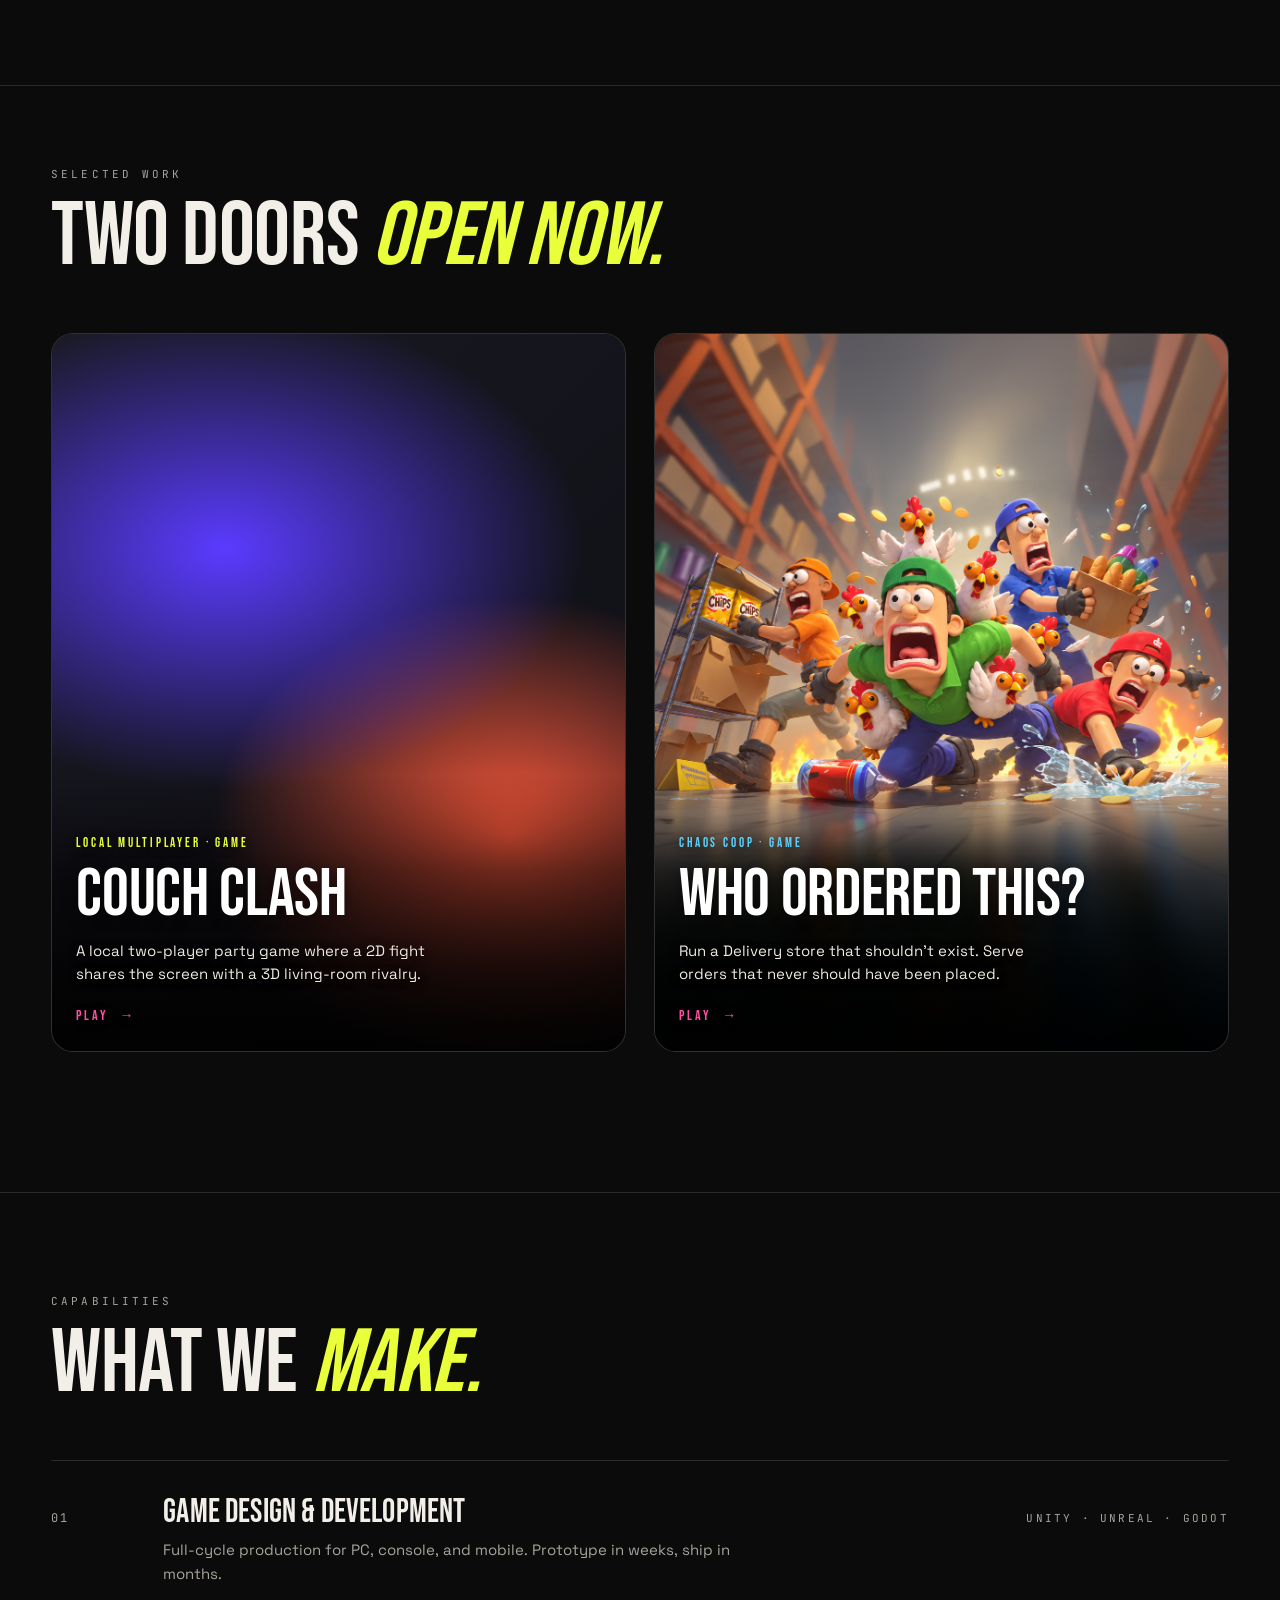
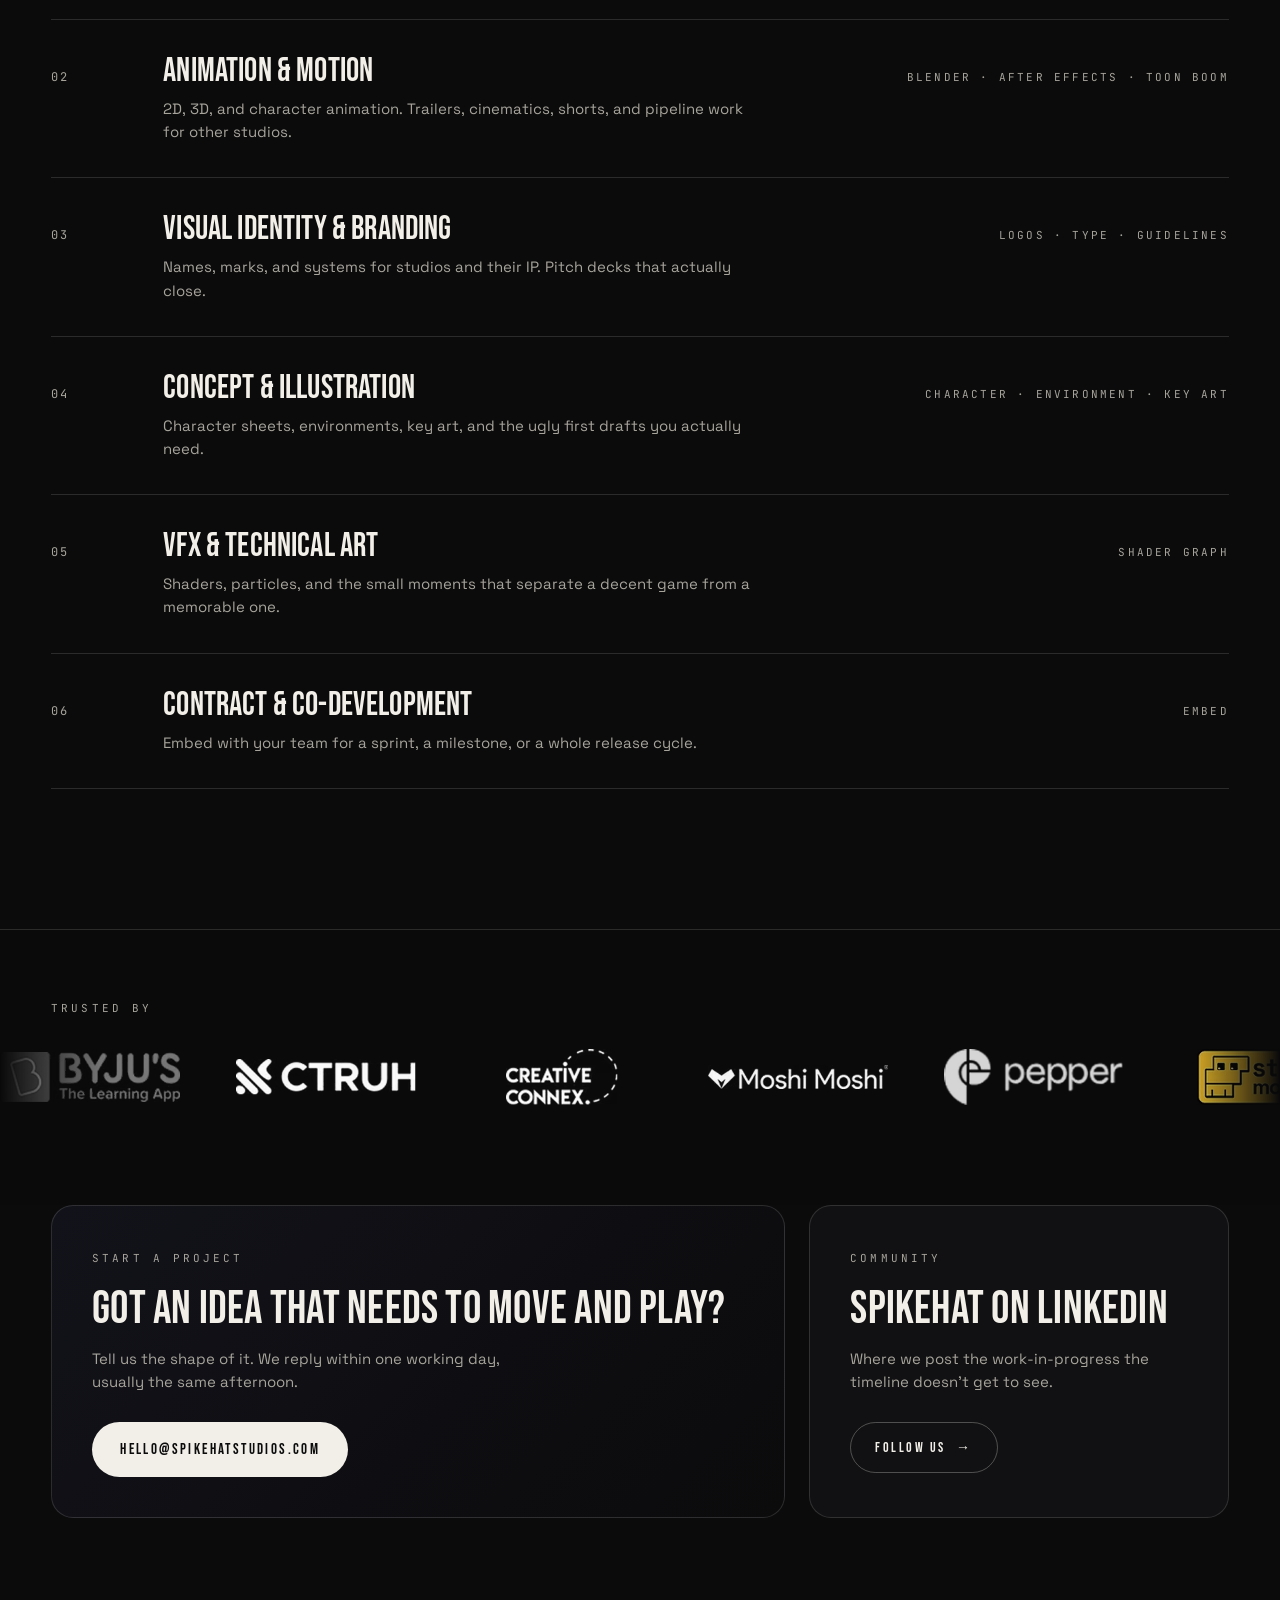
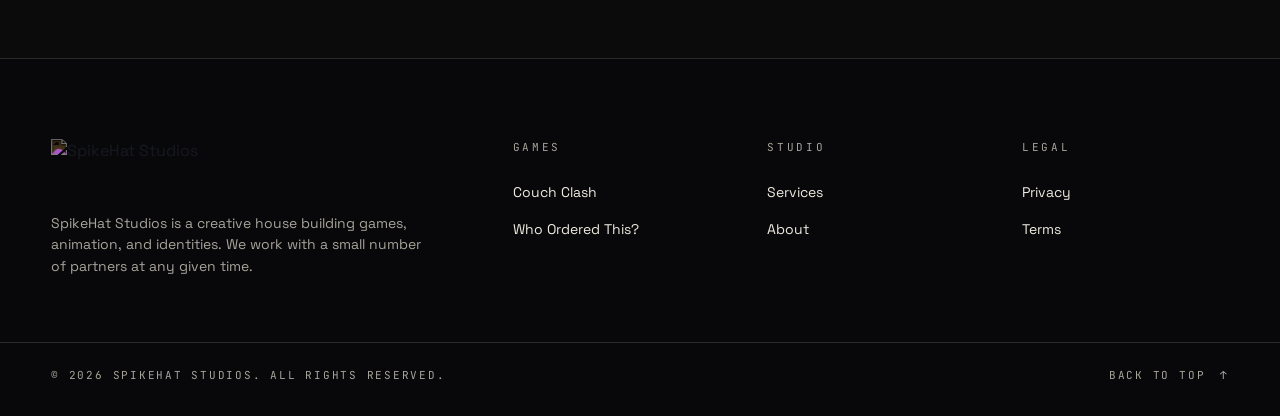
==== commit a1159bda: "Update index.html" ====
--- a/index.html
+++ b/index.html
@@ -189,7 +189,7 @@
                             <p>Shaders, particles, and the small moments that separate a decent game from a memorable
                                 one.</p>
                         </div>
-                        <span class="svc-tags">HOUDINI · NIAGARA · SHADER GRAPH</span>
+                        <span class="svc-tags"> SHADER GRAPH</span>
                     </li>
                     <li class="svc">
                         <span class="svc-num">06</span>
@@ -197,7 +197,7 @@
                             <h4>Contract &amp; Co-Development</h4>
                             <p>Embed with your team for a sprint, a milestone, or a whole release cycle.</p>
                         </div>
-                        <span class="svc-tags">RETAINER · MILESTONE · EMBED</span>
+                        <span class="svc-tags"> EMBED</span>
                     </li>
                 </ul>
             </div>
@@ -244,9 +244,9 @@
             <div class="wrap community-grid">
                 <div class="comm-card comm-primary">
                     <span class="section-tag">START A PROJECT</span>
-                    <h3>Got a world that needs building?</h3>
+                    <h3>Got an idea that needs to Move and play?</h3>
                     <p>Tell us the shape of it. We reply within one working day, usually the same afternoon.</p>
-                    <a href="mailto:manoj@spikehatstudios.com" class="btn-pill dark">manoj@spikehatstudios.com</a>
+                    <a href="mailto:hello@spikehatstudios.com" class="btn-pill dark">hello@spikehatstudios.com</a>
                 </div>
                 <div class="comm-card comm-secondary">
                     <span class="section-tag">COMMUNITY</span>
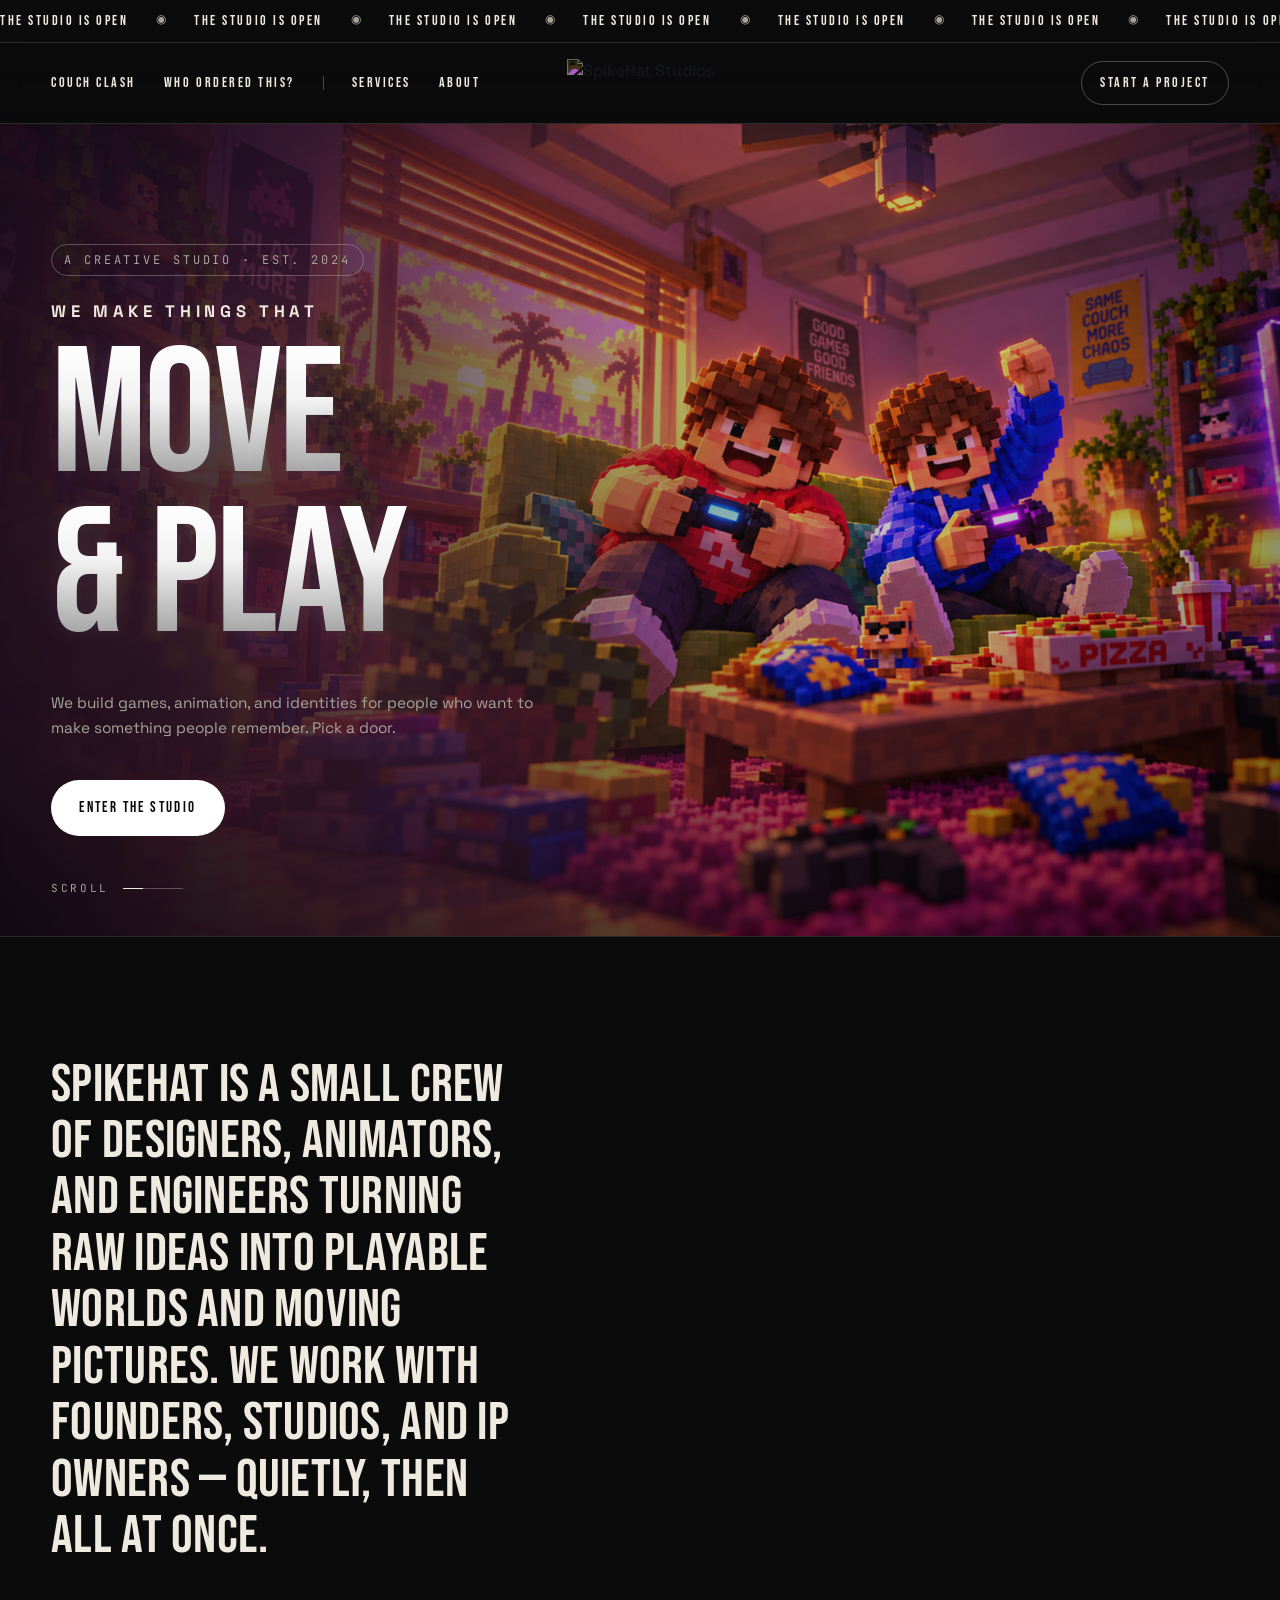
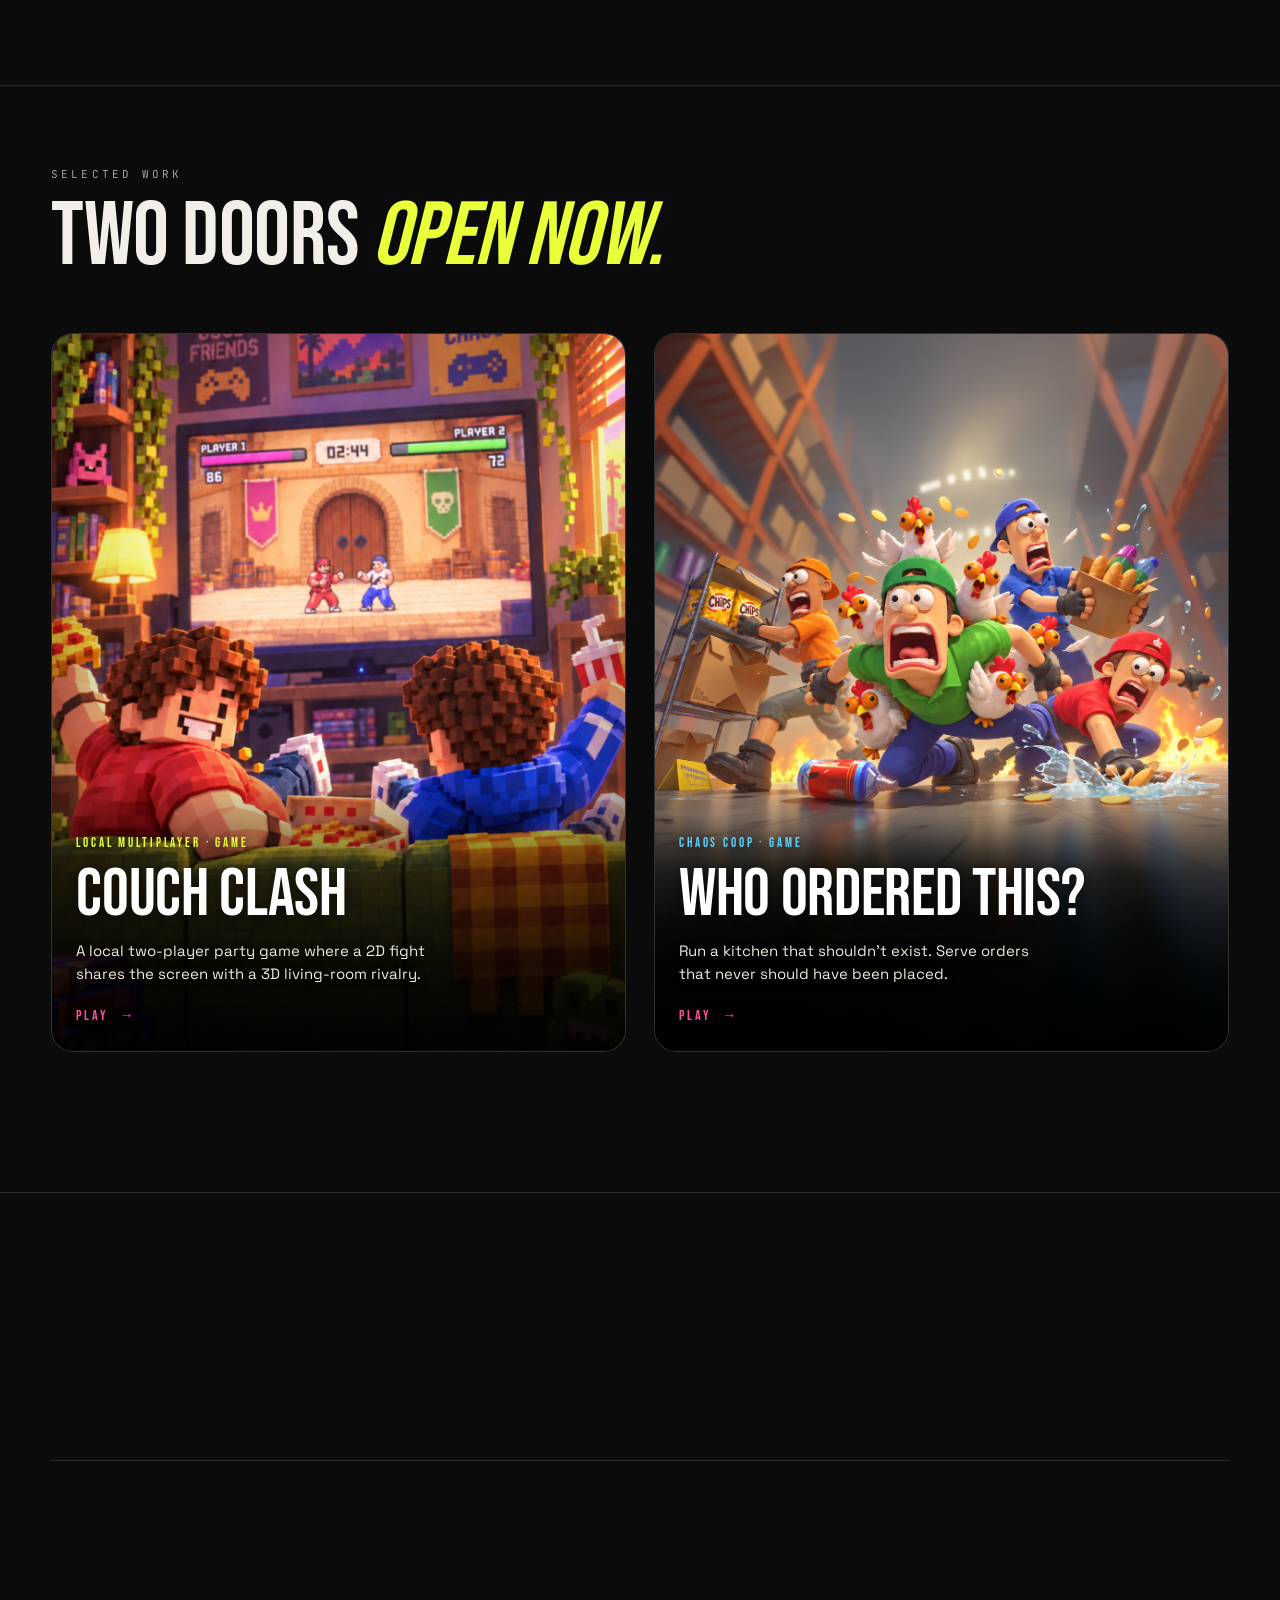
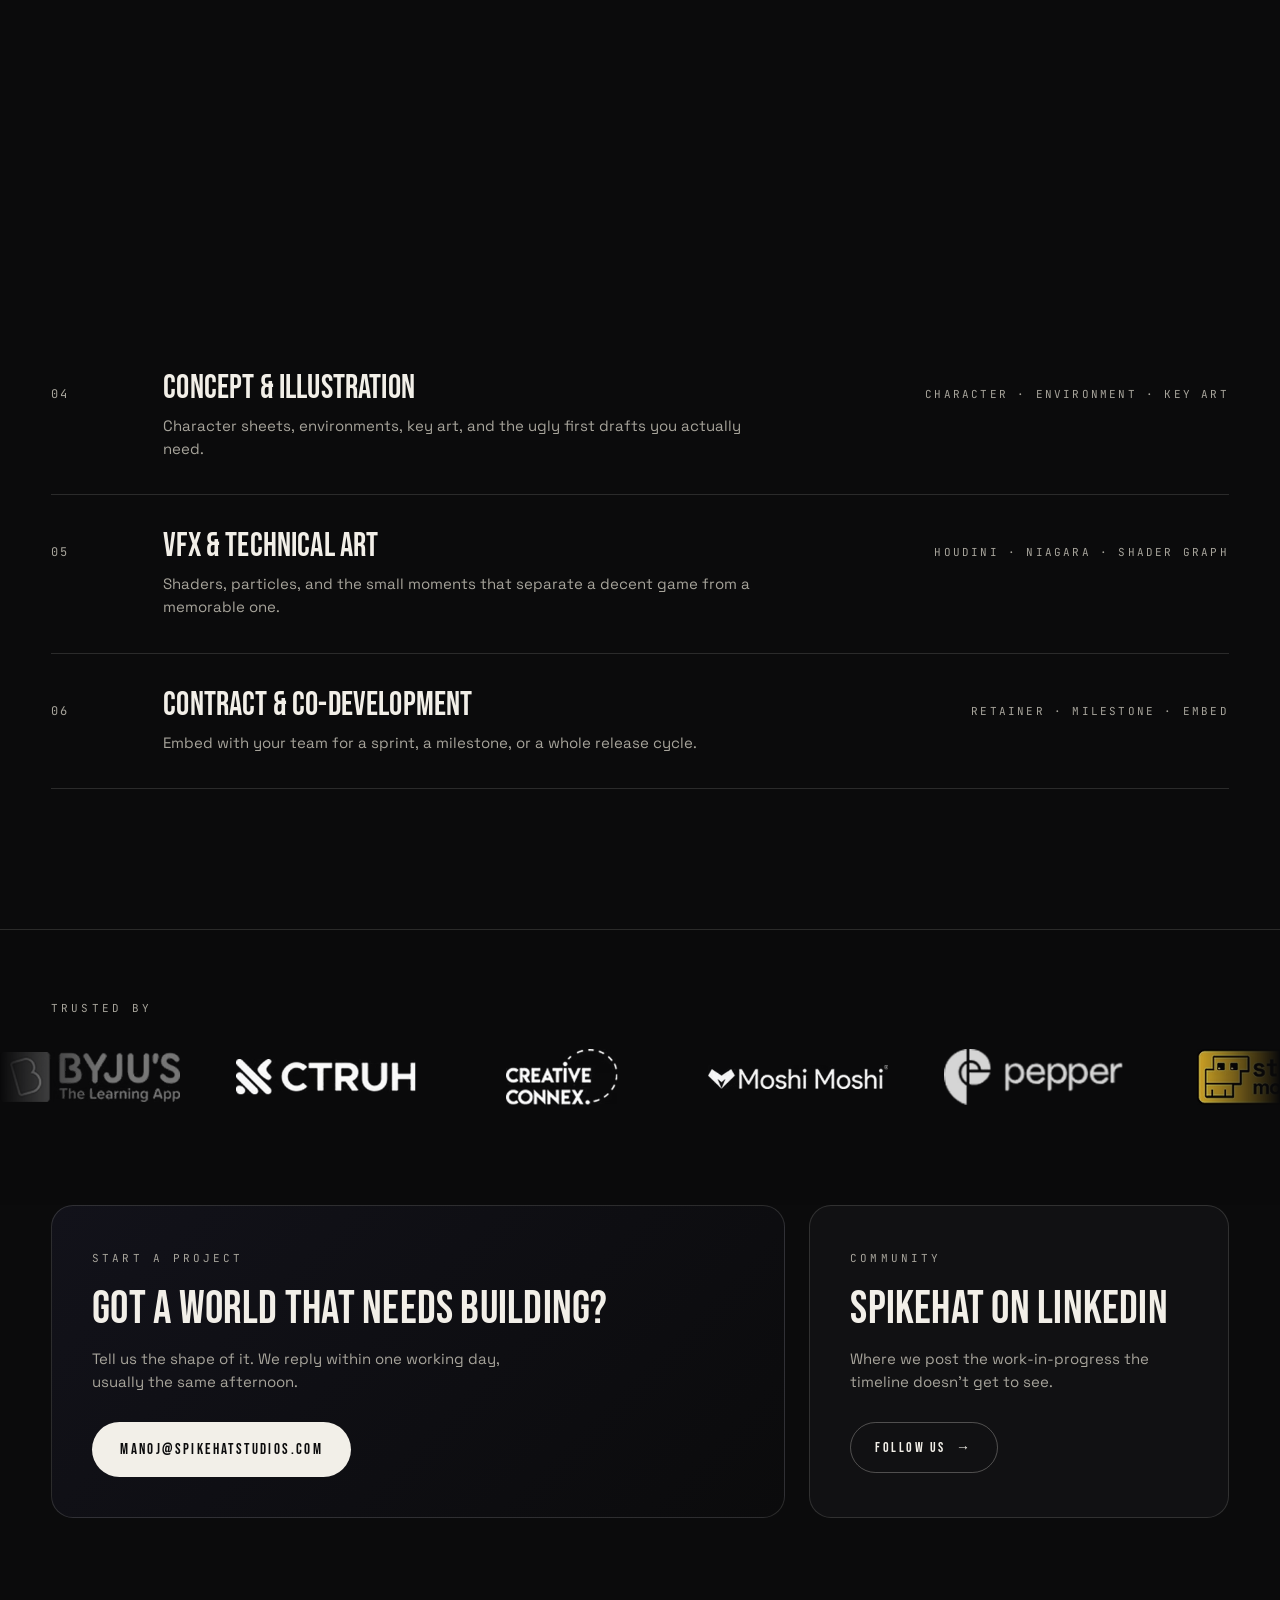
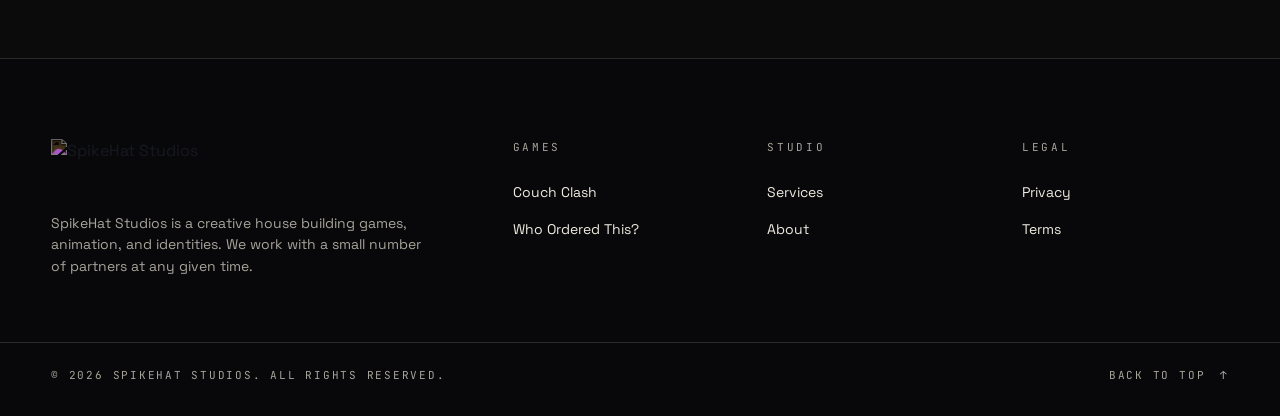
==== commit 29f517d0: "videoUpdate" ====
--- a/index.html
+++ b/index.html
@@ -1,20 +1,15 @@
 <!DOCTYPE html>
 <html lang="en">
-
 <head>
     <meta charset="UTF-8">
     <meta name="viewport" content="width=device-width, initial-scale=1.0">
-    <meta name="description"
-        content="SpikeHat Studios — a creative house building games, animation, and worlds worth playing.">
+    <meta name="description" content="SpikeHat Studios — a creative house building games, animation, and worlds worth playing.">
     <title>SpikeHat Studios — Games, Animation, Worlds</title>
     <link rel="preconnect" href="https://fonts.googleapis.com">
     <link rel="preconnect" href="https://fonts.gstatic.com" crossorigin>
-    <link
-        href="https://fonts.googleapis.com/css2?family=Bebas+Neue&family=Space+Grotesk:wght@400;500;600;700&family=JetBrains+Mono:wght@400;500&display=swap"
-        rel="stylesheet">
+    <link href="https://fonts.googleapis.com/css2?family=Bebas+Neue&family=Space+Grotesk:wght@400;500;600;700&family=JetBrains+Mono:wght@400;500&display=swap" rel="stylesheet">
     <link rel="stylesheet" href="styles.css">
 </head>
-
 <body>
 
     <!-- Top marquee -->
@@ -69,6 +64,9 @@
         <!-- Hero -->
         <section class="hero" id="home">
             <div class="hero-bg" aria-hidden="true">
+                <video class="hero-video" autoplay muted loop playsinline preload="auto" poster="Image/CouchClash.jpg">
+                    <source src="Image/Video Project 5.mp4" type="video/mp4">
+                </video>
                 <div class="hero-noise"></div>
                 <div class="hero-vignette"></div>
             </div>
@@ -79,8 +77,7 @@
                     <span class="hero-chrome">MOVE</span>
                     <span class="hero-chrome">&amp; PLAY</span>
                 </h1>
-                <p class="hero-lede">We build games, animation, and identities for people who want to make something
-                    people remember. Pick a door.</p>
+                <p class="hero-lede">We build games, animation, and identities for people who want to make something people remember. Pick a door.</p>
                 <a href="#work" class="btn-pill">ENTER THE STUDIO</a>
             </div>
             <div class="hero-scroll" aria-hidden="true">
@@ -93,9 +90,7 @@
         <section class="intro">
             <div class="wrap">
                 <p class="intro-copy">
-                    SpikeHat is a small crew of designers, animators, and engineers turning raw ideas into playable
-                    worlds and moving pictures. We work with founders, studios, and IP owners — quietly, then all at
-                    once.
+                    SpikeHat is a small crew of designers, animators, and engineers turning raw ideas into playable worlds and moving pictures. We work with founders, studios, and IP owners — quietly, then all at once.
                 </p>
             </div>
         </section>
@@ -111,27 +106,24 @@
                 <div class="folds">
                     <a href="couch-clash.html" class="fold fold-a" id="couch-clash">
                         <div class="fold-media" aria-hidden="true">
-                            <div class="fold-shape shape-a"></div>
+                            <img src="Image/CouchClashposter.png" alt="Couch Clash poster" class="fold-poster">
                         </div>
                         <div class="fold-body">
                             <span class="fold-badge">LOCAL MULTIPLAYER · GAME</span>
                             <h3 class="fold-title">COUCH CLASH</h3>
-                            <p class="fold-tag">A local two-player party game where a 2D fight shares the screen with a
-                                3D living-room rivalry.</p>
+                            <p class="fold-tag">A local two-player party game where a 2D fight shares the screen with a 3D living-room rivalry.</p>
                             <span class="fold-cta">PLAY <span class="arr">&rarr;</span></span>
                         </div>
                     </a>
 
                     <a href="who-ordered-this.html" class="fold fold-b" id="who-ordered">
                         <div class="fold-media" aria-hidden="true">
-                            <img src="Image/who ordered this Poster.jpg" alt="Who Ordered This? poster"
-                                class="fold-poster">
+                            <img src="Image/who ordered this Poster.jpg" alt="Who Ordered This? poster" class="fold-poster">
                         </div>
                         <div class="fold-body">
                             <span class="fold-badge">CHAOS COOP · GAME</span>
                             <h3 class="fold-title">WHO ORDERED THIS?</h3>
-                            <p class="fold-tag">Run a Delivery store that shouldn't exist. Serve orders that never
-                                should have been placed.</p>
+                            <p class="fold-tag">Run a kitchen that shouldn't exist. Serve orders that never should have been placed.</p>
                             <span class="fold-cta">PLAY <span class="arr">&rarr;</span></span>
                         </div>
                     </a>
@@ -152,8 +144,7 @@
                         <span class="svc-num">01</span>
                         <div>
                             <h4>Game Design &amp; Development</h4>
-                            <p>Full-cycle production for PC, console, and mobile. Prototype in weeks, ship in months.
-                            </p>
+                            <p>Full-cycle production for PC, console, and mobile. Prototype in weeks, ship in months.</p>
                         </div>
                         <span class="svc-tags">UNITY · UNREAL · GODOT</span>
                     </li>
@@ -161,8 +152,7 @@
                         <span class="svc-num">02</span>
                         <div>
                             <h4>Animation &amp; Motion</h4>
-                            <p>2D, 3D, and character animation. Trailers, cinematics, shorts, and pipeline work for
-                                other studios.</p>
+                            <p>2D, 3D, and character animation. Trailers, cinematics, shorts, and pipeline work for other studios.</p>
                         </div>
                         <span class="svc-tags">BLENDER · AFTER EFFECTS · TOON BOOM</span>
                     </li>
@@ -186,10 +176,9 @@
                         <span class="svc-num">05</span>
                         <div>
                             <h4>VFX &amp; Technical Art</h4>
-                            <p>Shaders, particles, and the small moments that separate a decent game from a memorable
-                                one.</p>
-                        </div>
-                        <span class="svc-tags"> SHADER GRAPH</span>
+                            <p>Shaders, particles, and the small moments that separate a decent game from a memorable one.</p>
+                        </div>
+                        <span class="svc-tags">HOUDINI · NIAGARA · SHADER GRAPH</span>
                     </li>
                     <li class="svc">
                         <span class="svc-num">06</span>
@@ -197,7 +186,7 @@
                             <h4>Contract &amp; Co-Development</h4>
                             <p>Embed with your team for a sprint, a milestone, or a whole release cycle.</p>
                         </div>
-                        <span class="svc-tags"> EMBED</span>
+                        <span class="svc-tags">RETAINER · MILESTONE · EMBED</span>
                     </li>
                 </ul>
             </div>
@@ -244,16 +233,15 @@
             <div class="wrap community-grid">
                 <div class="comm-card comm-primary">
                     <span class="section-tag">START A PROJECT</span>
-                    <h3>Got an idea that needs to Move and play?</h3>
+                    <h3>Got a world that needs building?</h3>
                     <p>Tell us the shape of it. We reply within one working day, usually the same afternoon.</p>
-                    <a href="mailto:hello@spikehatstudios.com" class="btn-pill dark">hello@spikehatstudios.com</a>
+                    <a href="mailto:manoj@spikehatstudios.com" class="btn-pill dark">manoj@spikehatstudios.com</a>
                 </div>
                 <div class="comm-card comm-secondary">
                     <span class="section-tag">COMMUNITY</span>
                     <h3>SpikeHat on LinkedIn</h3>
                     <p>Where we post the work-in-progress the timeline doesn't get to see.</p>
-                    <a href="https://www.linkedin.com/company/spikehatstudios" target="_blank" rel="noopener"
-                        class="btn-ghost">FOLLOW US <span class="arr">&rarr;</span></a>
+                    <a href="https://www.linkedin.com/company/spikehatstudios" target="_blank" rel="noopener" class="btn-ghost">FOLLOW US <span class="arr">&rarr;</span></a>
                 </div>
             </div>
         </section>
@@ -265,8 +253,7 @@
         <div class="wrap foot-grid">
             <div class="foot-brand">
                 <img src="Image/SpikeHat_logo.png" alt="SpikeHat Studios" class="foot-logo">
-                <p>SpikeHat Studios is a creative house building games, animation, and identities. We work with a small
-                    number of partners at any given time.</p>
+                <p>SpikeHat Studios is a creative house building games, animation, and identities. We work with a small number of partners at any given time.</p>
             </div>
             <div>
                 <span class="foot-h">Games</span>
@@ -298,5 +285,4 @@
 
     <script src="script.js"></script>
 </body>
-
-</html>+</html>
--- a/styles.css
+++ b/styles.css
@@ -128,6 +128,14 @@
     radial-gradient(1200px 700px at 78% 20%,rgba(232,255,58,.10),transparent 60%),
     radial-gradient(900px 600px at 12% 82%,rgba(255,90,60,.14),transparent 60%),
     linear-gradient(180deg,#0a0a0b 0%,#111114 100%);
+}
+.hero-video{
+    position:absolute;inset:0;
+    width:100%;height:100%;
+    object-fit:cover;object-position:center;
+    z-index:-1;
+    opacity:.75;
+    pointer-events:none;
 }
 .hero-noise{
     position:absolute;inset:0;
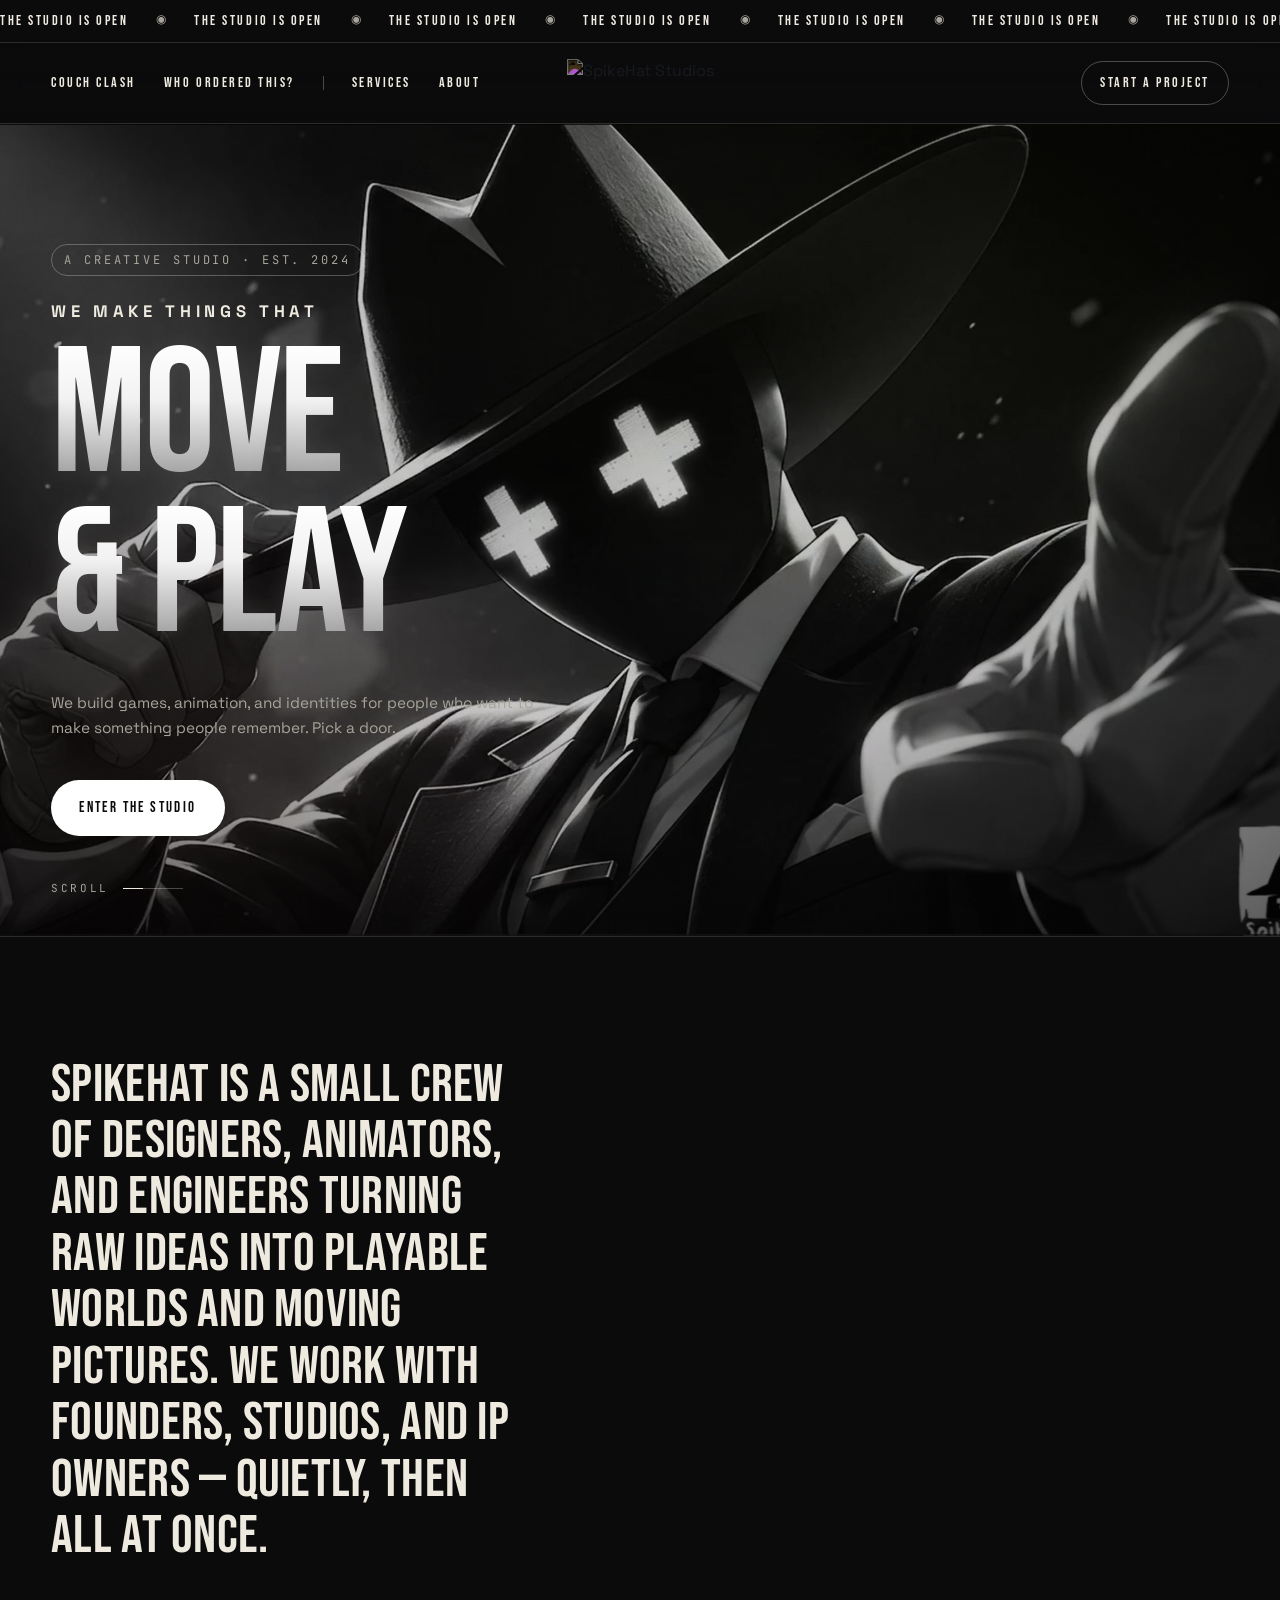
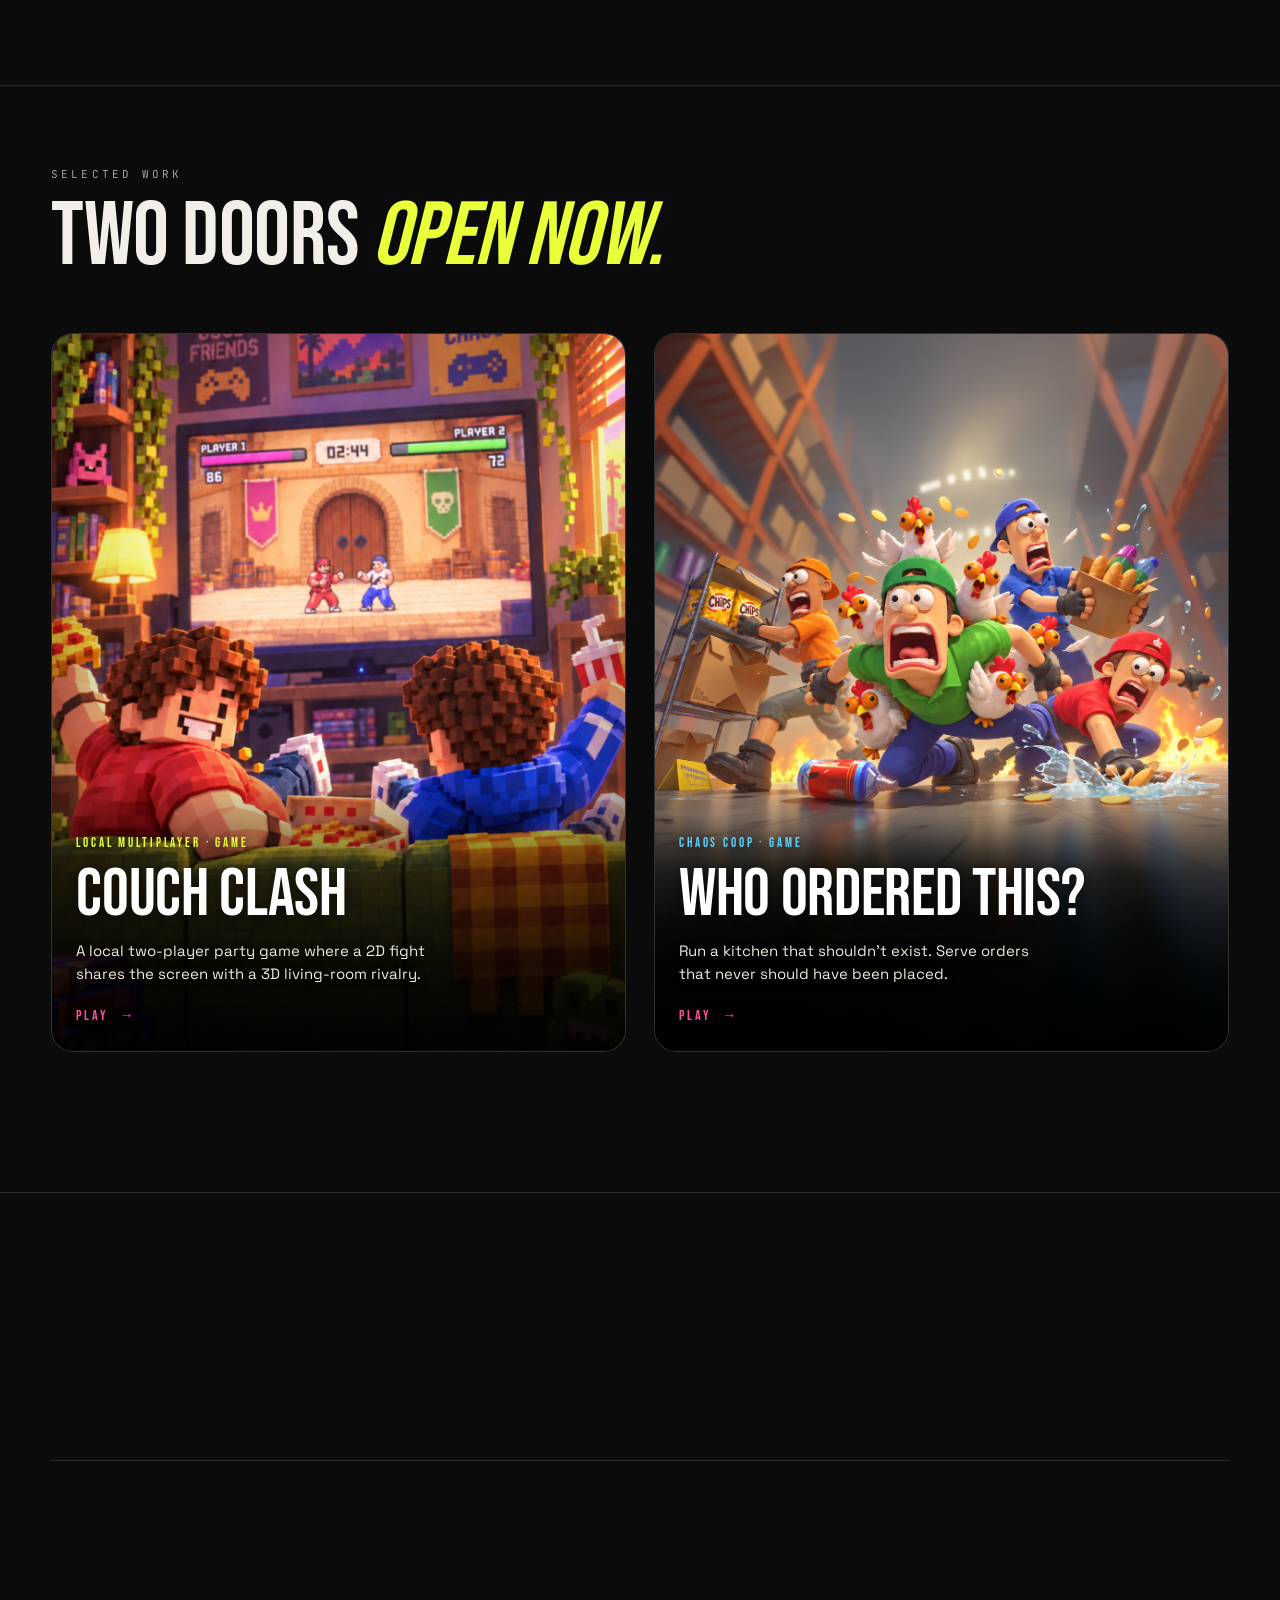
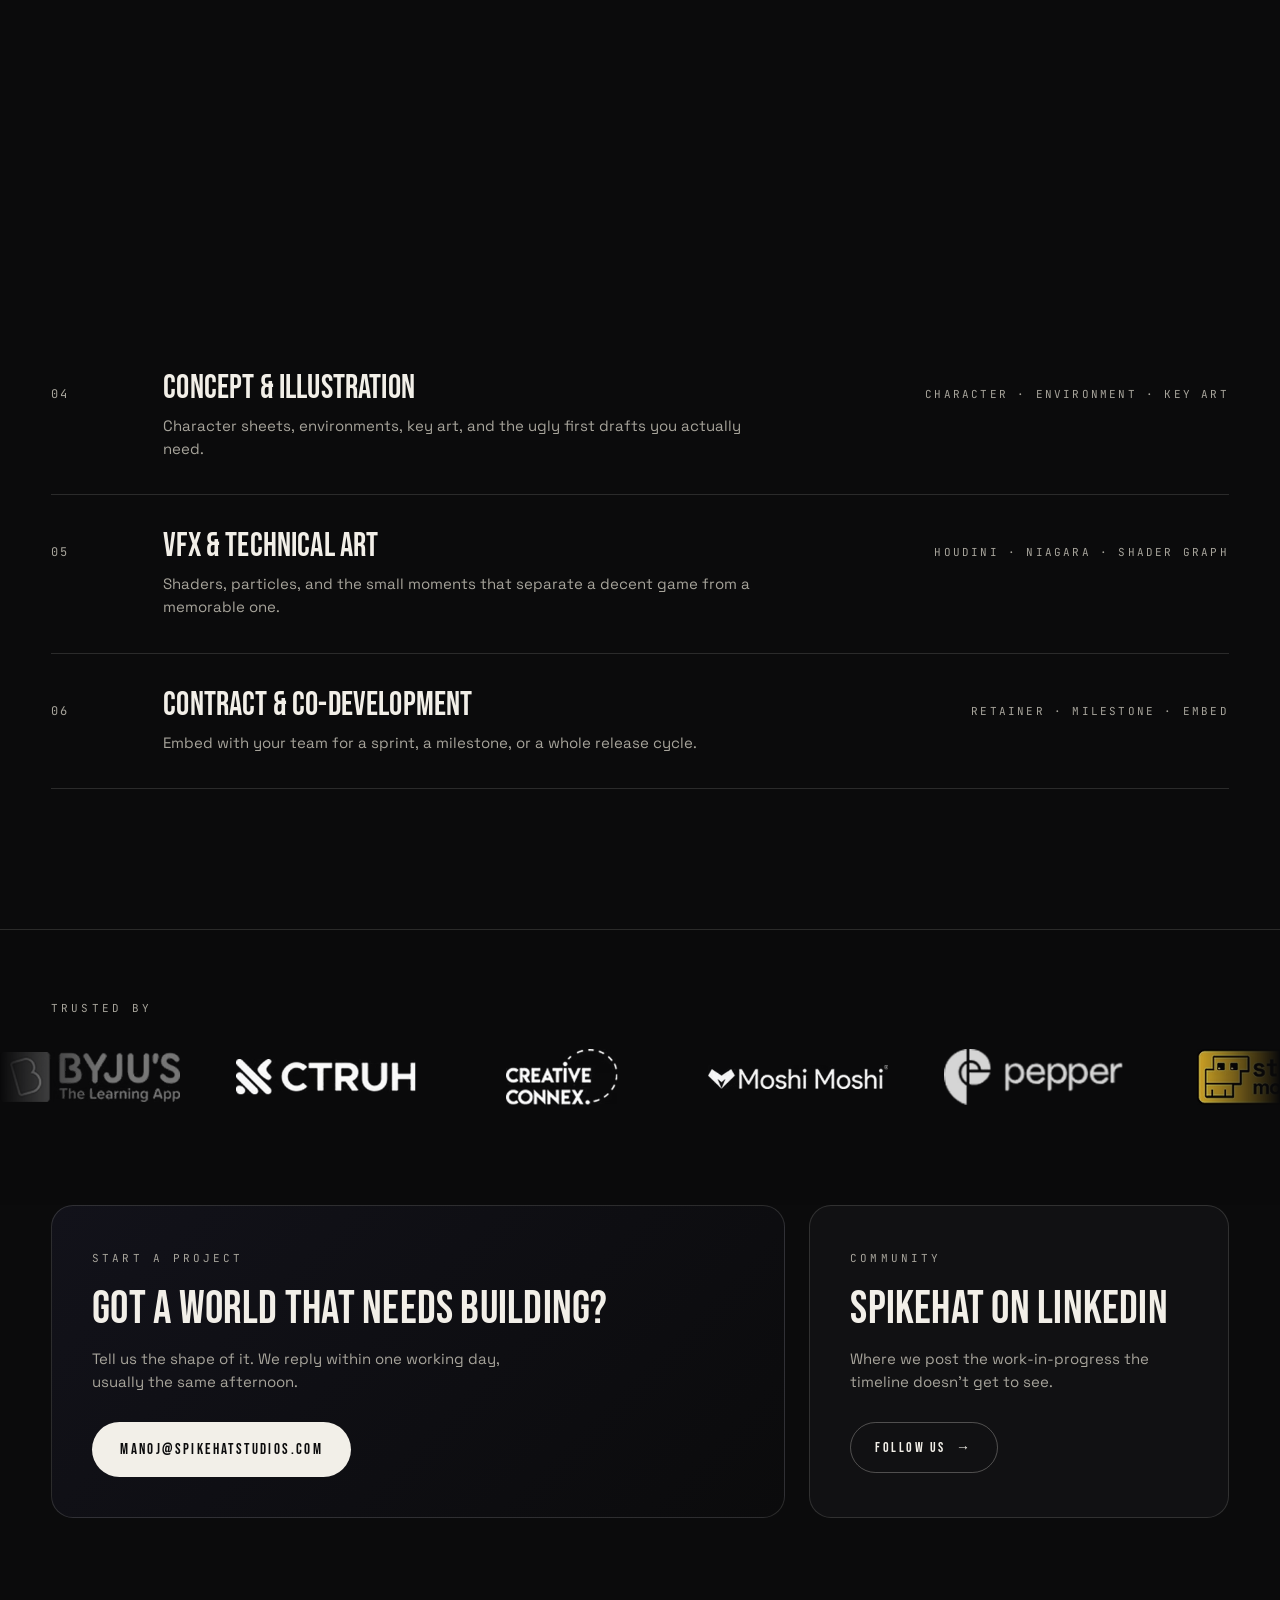
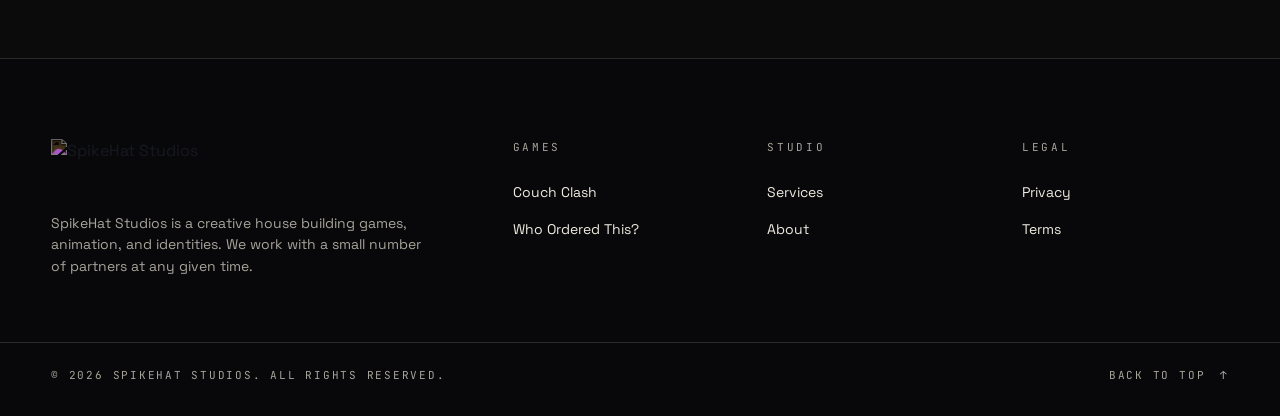
==== commit 35f30be2: "small uppdtae" ====
--- a/index.html
+++ b/index.html
@@ -1,15 +1,20 @@
 <!DOCTYPE html>
 <html lang="en">
+
 <head>
     <meta charset="UTF-8">
     <meta name="viewport" content="width=device-width, initial-scale=1.0">
-    <meta name="description" content="SpikeHat Studios — a creative house building games, animation, and worlds worth playing.">
+    <meta name="description"
+        content="SpikeHat Studios — a creative house building games, animation, and worlds worth playing.">
     <title>SpikeHat Studios — Games, Animation, Worlds</title>
     <link rel="preconnect" href="https://fonts.googleapis.com">
     <link rel="preconnect" href="https://fonts.gstatic.com" crossorigin>
-    <link href="https://fonts.googleapis.com/css2?family=Bebas+Neue&family=Space+Grotesk:wght@400;500;600;700&family=JetBrains+Mono:wght@400;500&display=swap" rel="stylesheet">
+    <link
+        href="https://fonts.googleapis.com/css2?family=Bebas+Neue&family=Space+Grotesk:wght@400;500;600;700&family=JetBrains+Mono:wght@400;500&display=swap"
+        rel="stylesheet">
     <link rel="stylesheet" href="styles.css">
 </head>
+
 <body>
 
     <!-- Top marquee -->
@@ -64,7 +69,7 @@
         <!-- Hero -->
         <section class="hero" id="home">
             <div class="hero-bg" aria-hidden="true">
-                <video class="hero-video" autoplay muted loop playsinline preload="auto" poster="Image/CouchClash.jpg">
+                <video class="hero-video" autoplay muted loop playsinline preload="auto" poster="Image/Hero-image.png">
                     <source src="Image/Video Project 5.mp4" type="video/mp4">
                 </video>
                 <div class="hero-noise"></div>
@@ -77,7 +82,8 @@
                     <span class="hero-chrome">MOVE</span>
                     <span class="hero-chrome">&amp; PLAY</span>
                 </h1>
-                <p class="hero-lede">We build games, animation, and identities for people who want to make something people remember. Pick a door.</p>
+                <p class="hero-lede">We build games, animation, and identities for people who want to make something
+                    people remember. Pick a door.</p>
                 <a href="#work" class="btn-pill">ENTER THE STUDIO</a>
             </div>
             <div class="hero-scroll" aria-hidden="true">
@@ -90,7 +96,9 @@
         <section class="intro">
             <div class="wrap">
                 <p class="intro-copy">
-                    SpikeHat is a small crew of designers, animators, and engineers turning raw ideas into playable worlds and moving pictures. We work with founders, studios, and IP owners — quietly, then all at once.
+                    SpikeHat is a small crew of designers, animators, and engineers turning raw ideas into playable
+                    worlds and moving pictures. We work with founders, studios, and IP owners — quietly, then all at
+                    once.
                 </p>
             </div>
         </section>
@@ -111,19 +119,22 @@
                         <div class="fold-body">
                             <span class="fold-badge">LOCAL MULTIPLAYER · GAME</span>
                             <h3 class="fold-title">COUCH CLASH</h3>
-                            <p class="fold-tag">A local two-player party game where a 2D fight shares the screen with a 3D living-room rivalry.</p>
+                            <p class="fold-tag">A local two-player party game where a 2D fight shares the screen with a
+                                3D living-room rivalry.</p>
                             <span class="fold-cta">PLAY <span class="arr">&rarr;</span></span>
                         </div>
                     </a>
 
                     <a href="who-ordered-this.html" class="fold fold-b" id="who-ordered">
                         <div class="fold-media" aria-hidden="true">
-                            <img src="Image/who ordered this Poster.jpg" alt="Who Ordered This? poster" class="fold-poster">
+                            <img src="Image/who ordered this Poster.jpg" alt="Who Ordered This? poster"
+                                class="fold-poster">
                         </div>
                         <div class="fold-body">
                             <span class="fold-badge">CHAOS COOP · GAME</span>
                             <h3 class="fold-title">WHO ORDERED THIS?</h3>
-                            <p class="fold-tag">Run a kitchen that shouldn't exist. Serve orders that never should have been placed.</p>
+                            <p class="fold-tag">Run a kitchen that shouldn't exist. Serve orders that never should have
+                                been placed.</p>
                             <span class="fold-cta">PLAY <span class="arr">&rarr;</span></span>
                         </div>
                     </a>
@@ -144,7 +155,8 @@
                         <span class="svc-num">01</span>
                         <div>
                             <h4>Game Design &amp; Development</h4>
-                            <p>Full-cycle production for PC, console, and mobile. Prototype in weeks, ship in months.</p>
+                            <p>Full-cycle production for PC, console, and mobile. Prototype in weeks, ship in months.
+                            </p>
                         </div>
                         <span class="svc-tags">UNITY · UNREAL · GODOT</span>
                     </li>
@@ -152,7 +164,8 @@
                         <span class="svc-num">02</span>
                         <div>
                             <h4>Animation &amp; Motion</h4>
-                            <p>2D, 3D, and character animation. Trailers, cinematics, shorts, and pipeline work for other studios.</p>
+                            <p>2D, 3D, and character animation. Trailers, cinematics, shorts, and pipeline work for
+                                other studios.</p>
                         </div>
                         <span class="svc-tags">BLENDER · AFTER EFFECTS · TOON BOOM</span>
                     </li>
@@ -176,7 +189,8 @@
                         <span class="svc-num">05</span>
                         <div>
                             <h4>VFX &amp; Technical Art</h4>
-                            <p>Shaders, particles, and the small moments that separate a decent game from a memorable one.</p>
+                            <p>Shaders, particles, and the small moments that separate a decent game from a memorable
+                                one.</p>
                         </div>
                         <span class="svc-tags">HOUDINI · NIAGARA · SHADER GRAPH</span>
                     </li>
@@ -241,7 +255,8 @@
                     <span class="section-tag">COMMUNITY</span>
                     <h3>SpikeHat on LinkedIn</h3>
                     <p>Where we post the work-in-progress the timeline doesn't get to see.</p>
-                    <a href="https://www.linkedin.com/company/spikehatstudios" target="_blank" rel="noopener" class="btn-ghost">FOLLOW US <span class="arr">&rarr;</span></a>
+                    <a href="https://www.linkedin.com/company/spikehatstudios" target="_blank" rel="noopener"
+                        class="btn-ghost">FOLLOW US <span class="arr">&rarr;</span></a>
                 </div>
             </div>
         </section>
@@ -253,7 +268,8 @@
         <div class="wrap foot-grid">
             <div class="foot-brand">
                 <img src="Image/SpikeHat_logo.png" alt="SpikeHat Studios" class="foot-logo">
-                <p>SpikeHat Studios is a creative house building games, animation, and identities. We work with a small number of partners at any given time.</p>
+                <p>SpikeHat Studios is a creative house building games, animation, and identities. We work with a small
+                    number of partners at any given time.</p>
             </div>
             <div>
                 <span class="foot-h">Games</span>
@@ -285,4 +301,5 @@
 
     <script src="script.js"></script>
 </body>
-</html>
+
+</html>
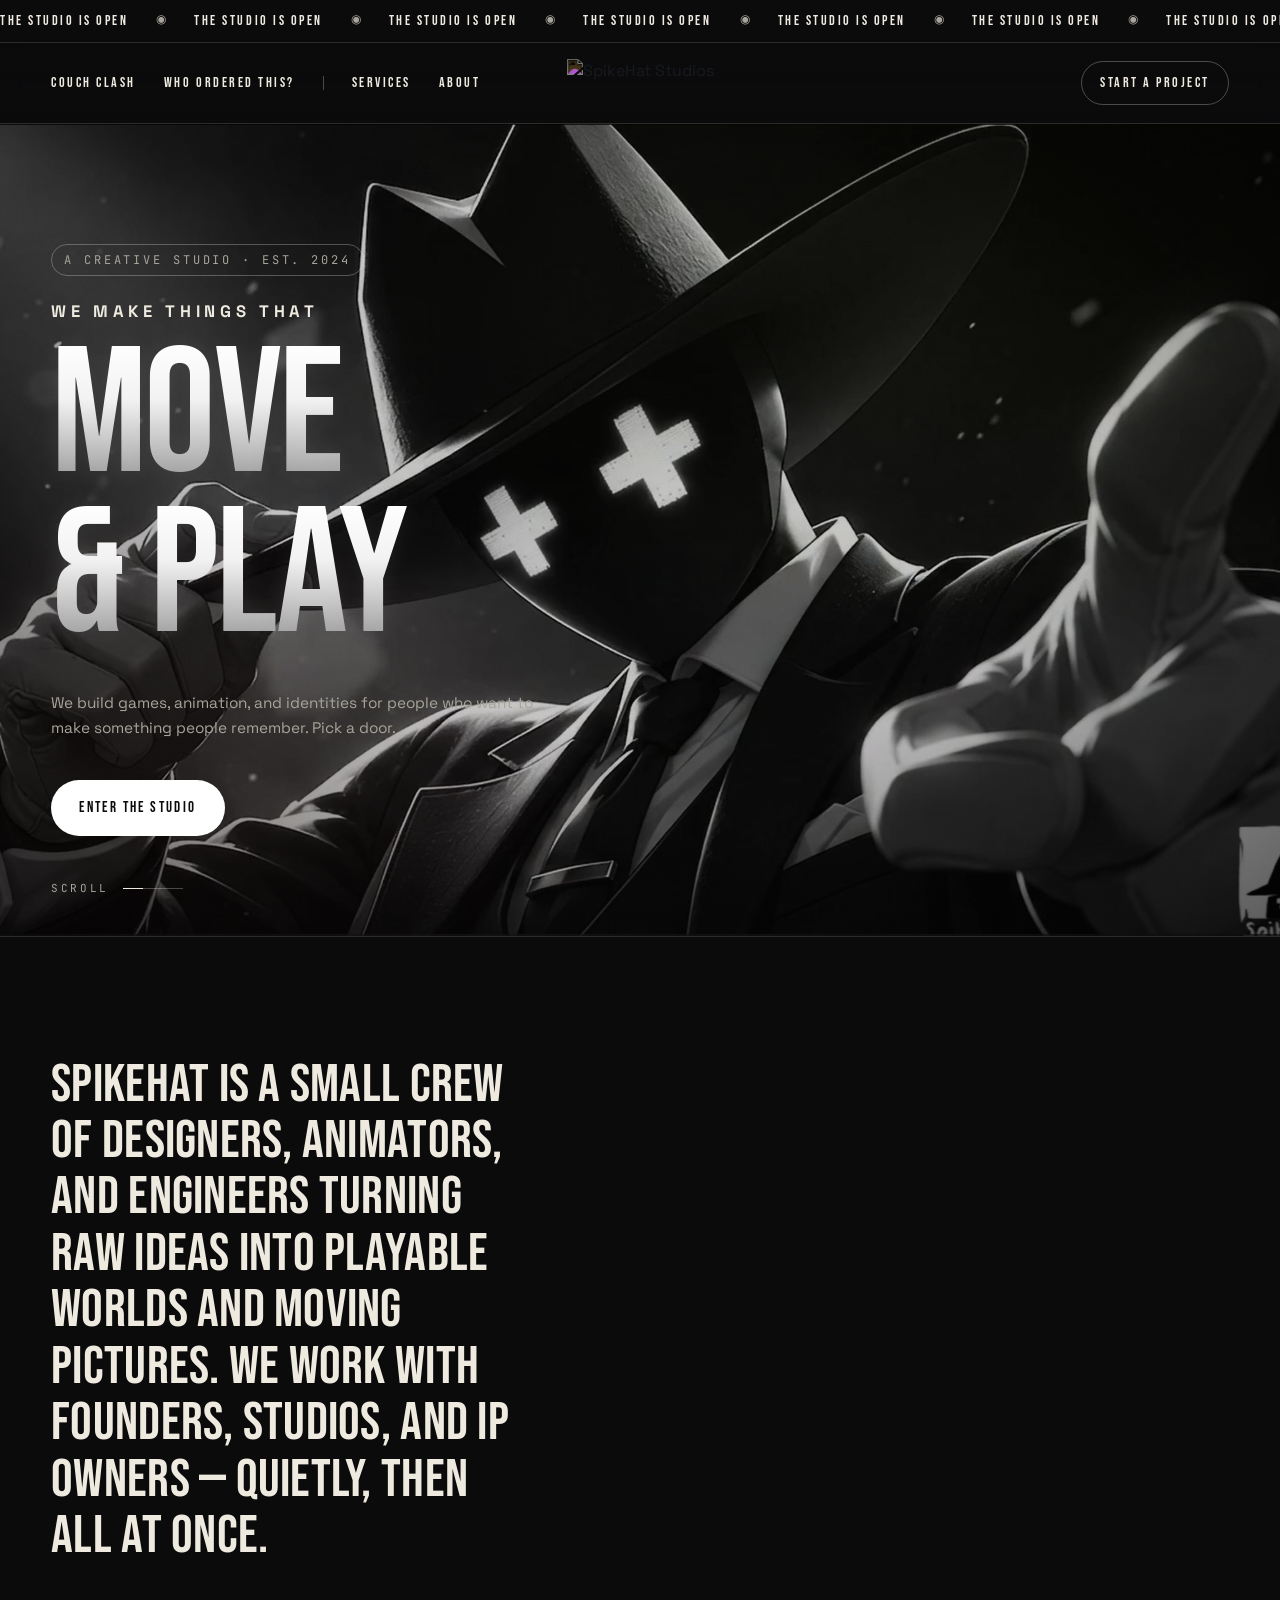
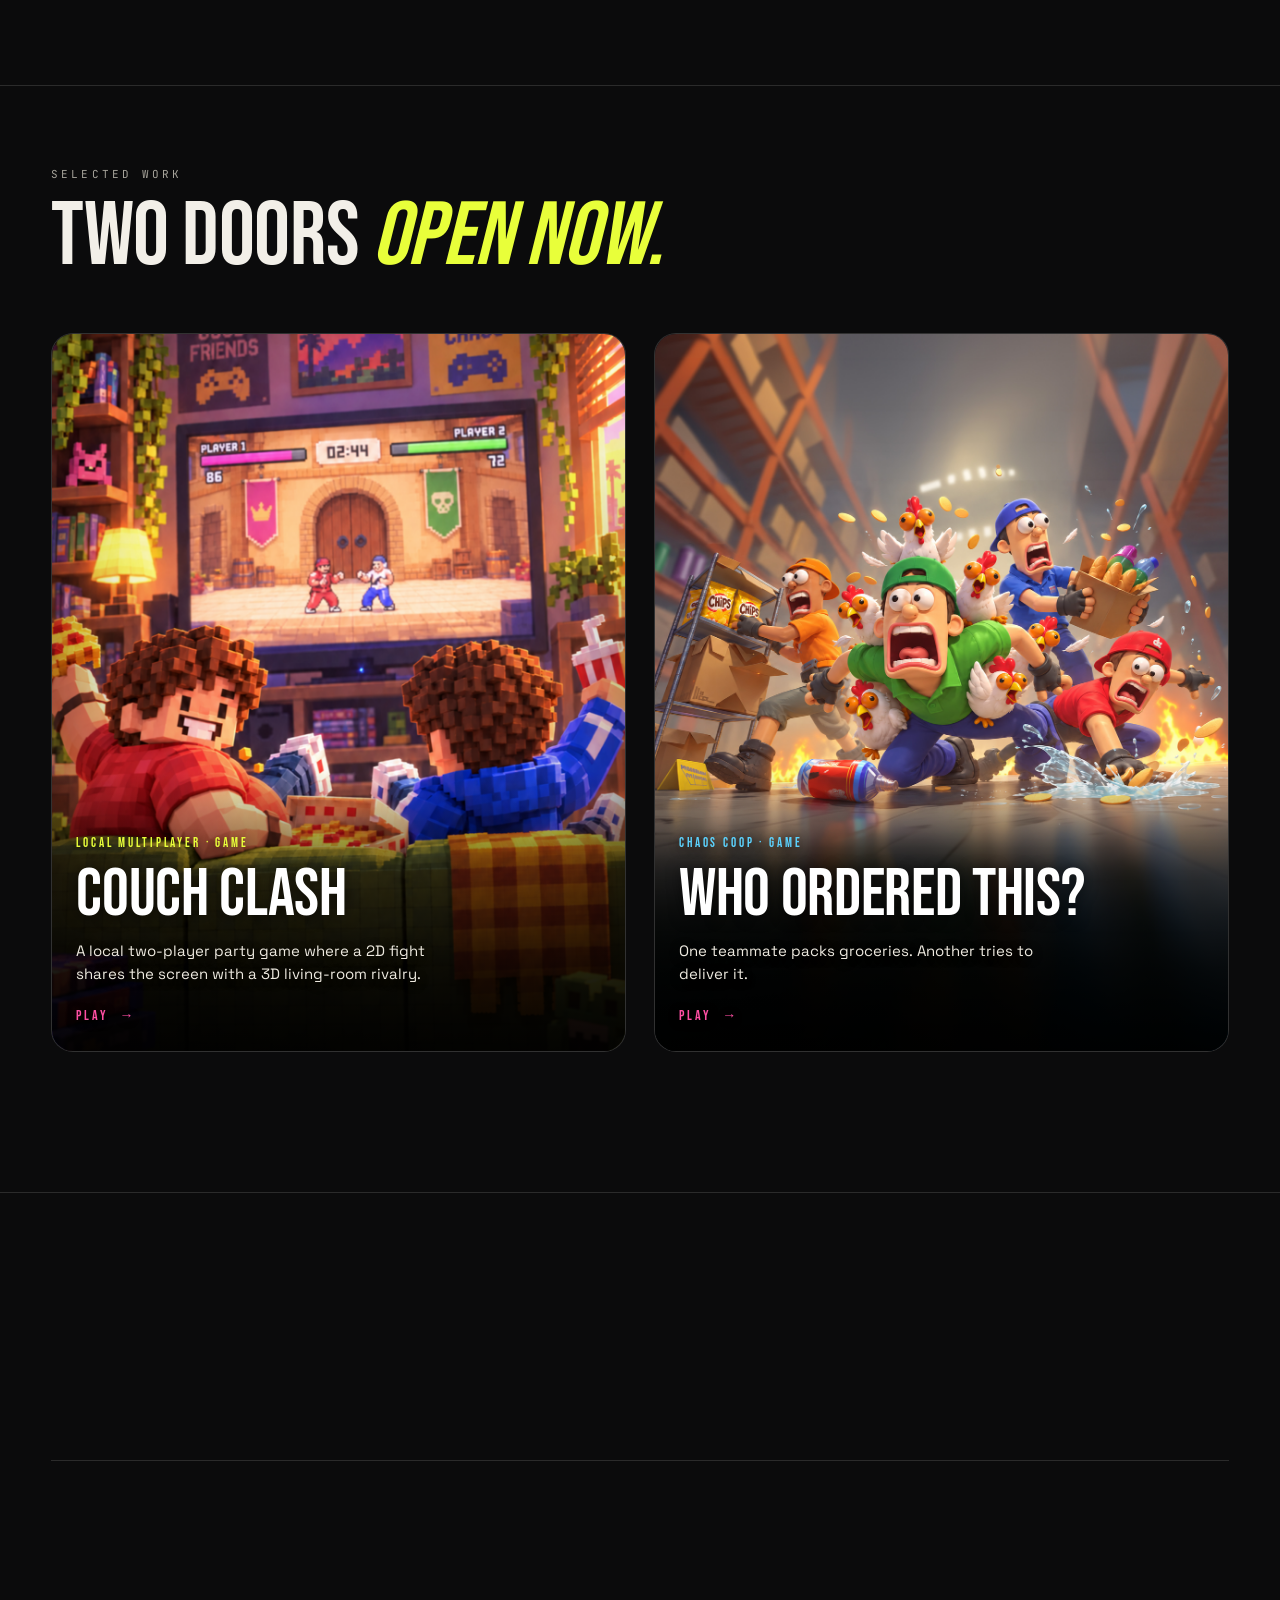
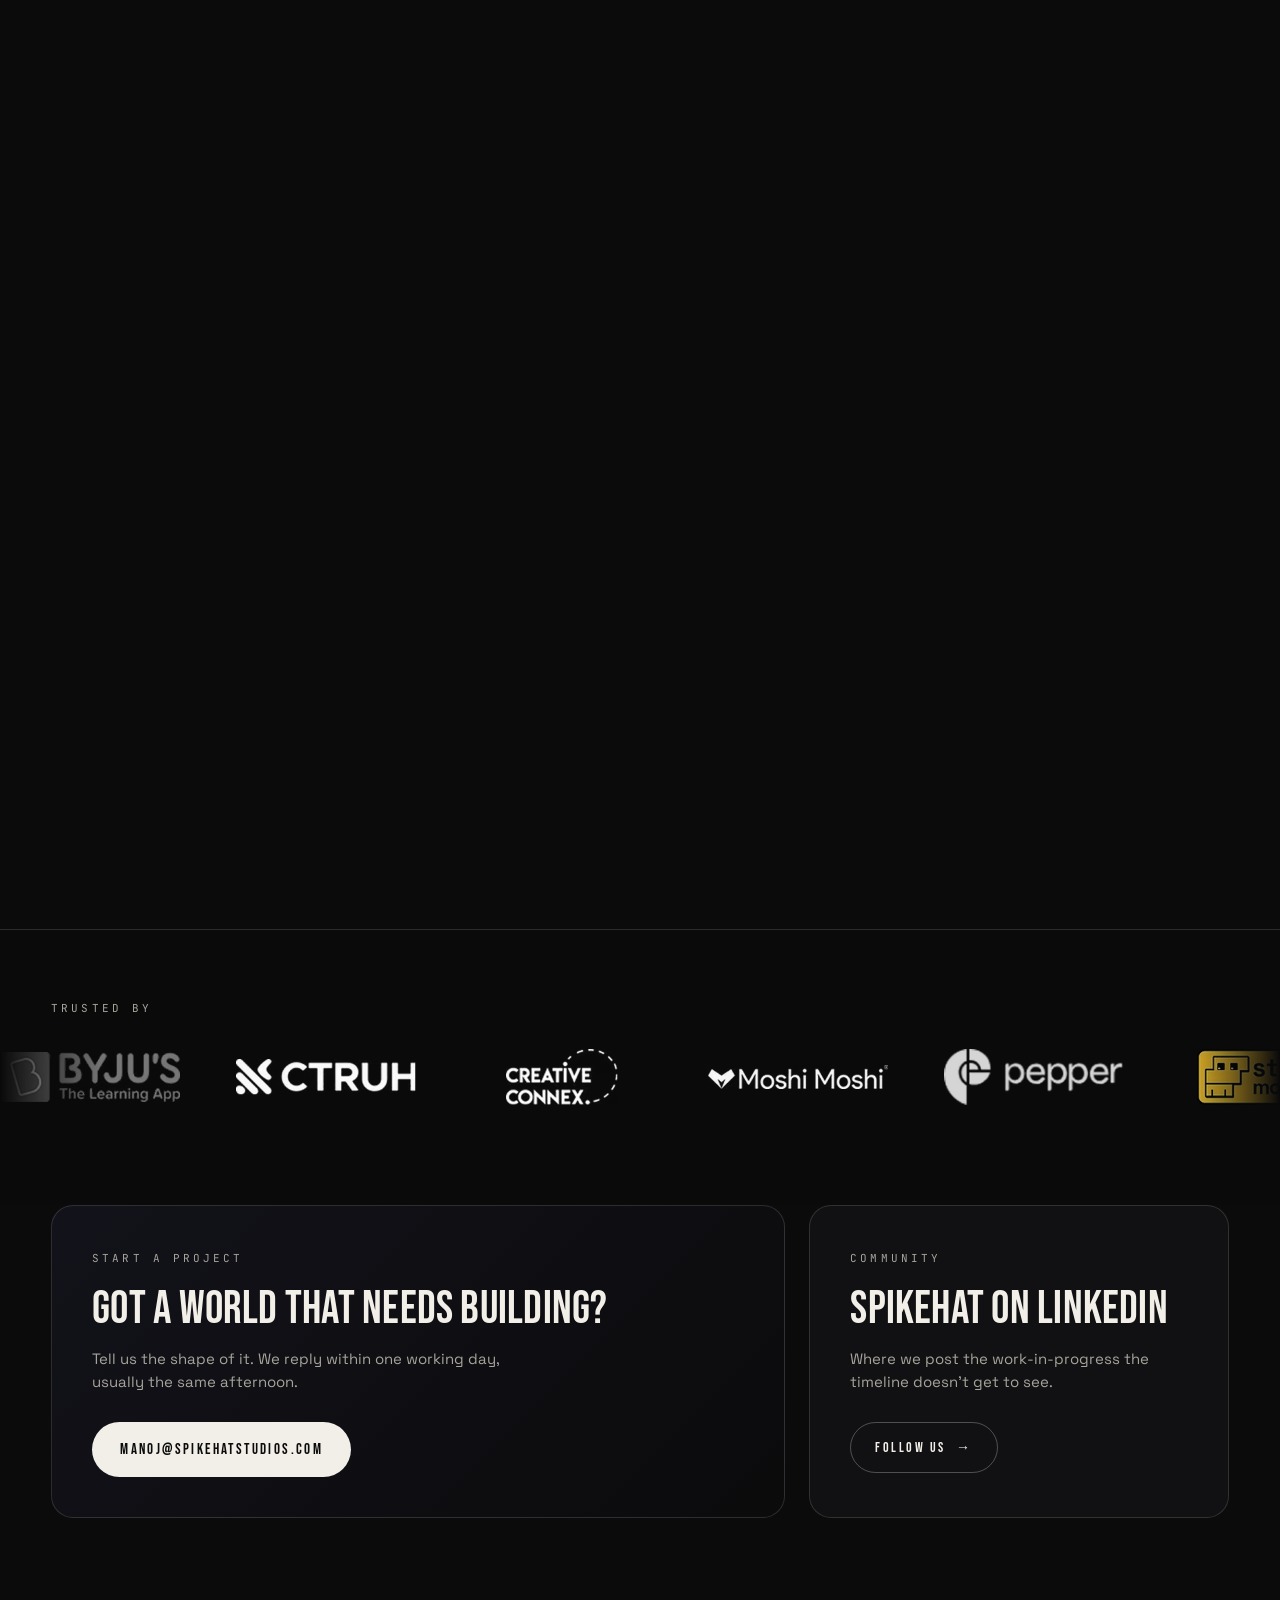
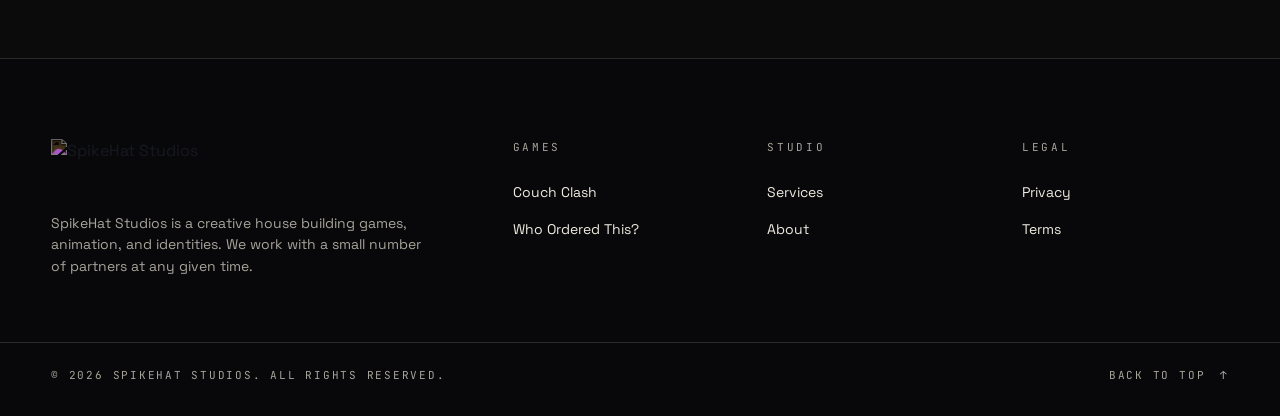
==== commit 34f03dc0: "MaybeFinal??" ====
--- a/index.html
+++ b/index.html
@@ -133,8 +133,9 @@
                         <div class="fold-body">
                             <span class="fold-badge">CHAOS COOP · GAME</span>
                             <h3 class="fold-title">WHO ORDERED THIS?</h3>
-                            <p class="fold-tag">Run a kitchen that shouldn't exist. Serve orders that never should have
-                                been placed.</p>
+                            <p class="fold-tag">One teammate packs groceries.
+                                Another tries to deliver it.
+                            </p>
                             <span class="fold-cta">PLAY <span class="arr">&rarr;</span></span>
                         </div>
                     </a>
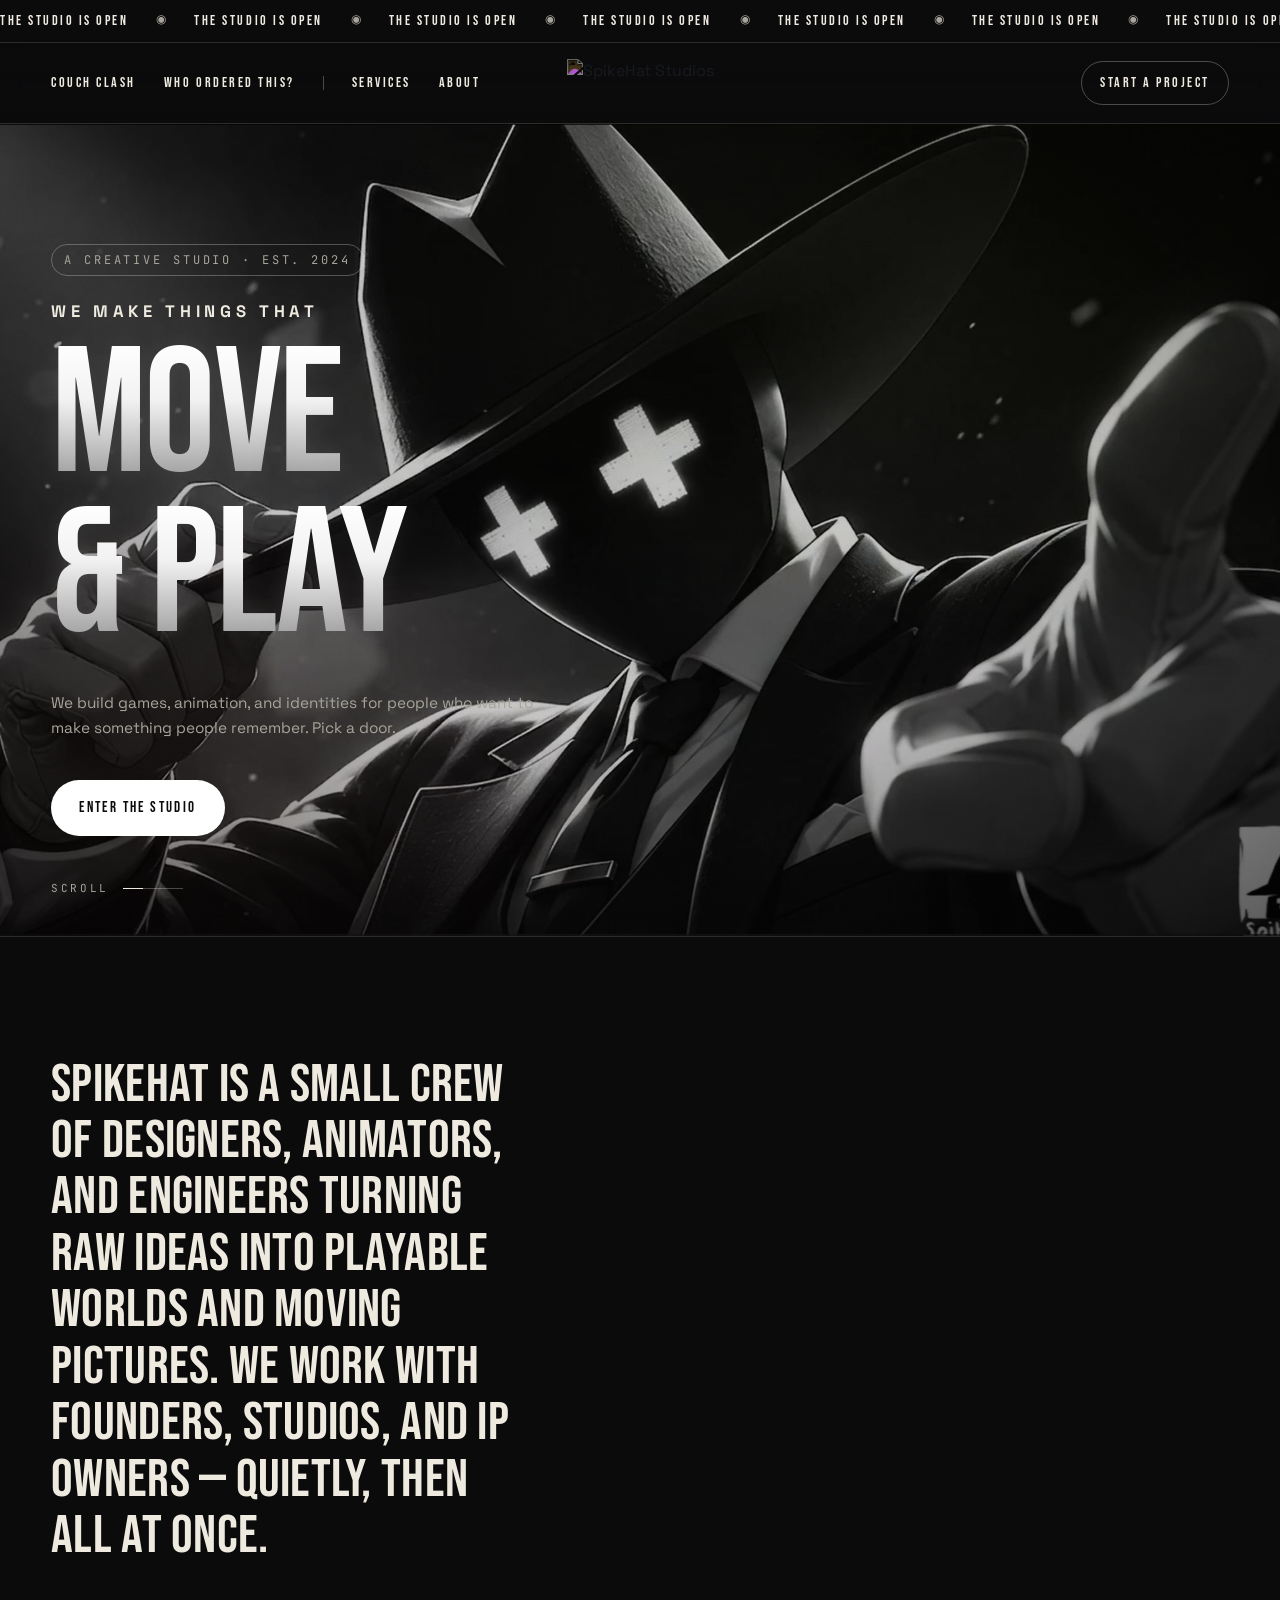
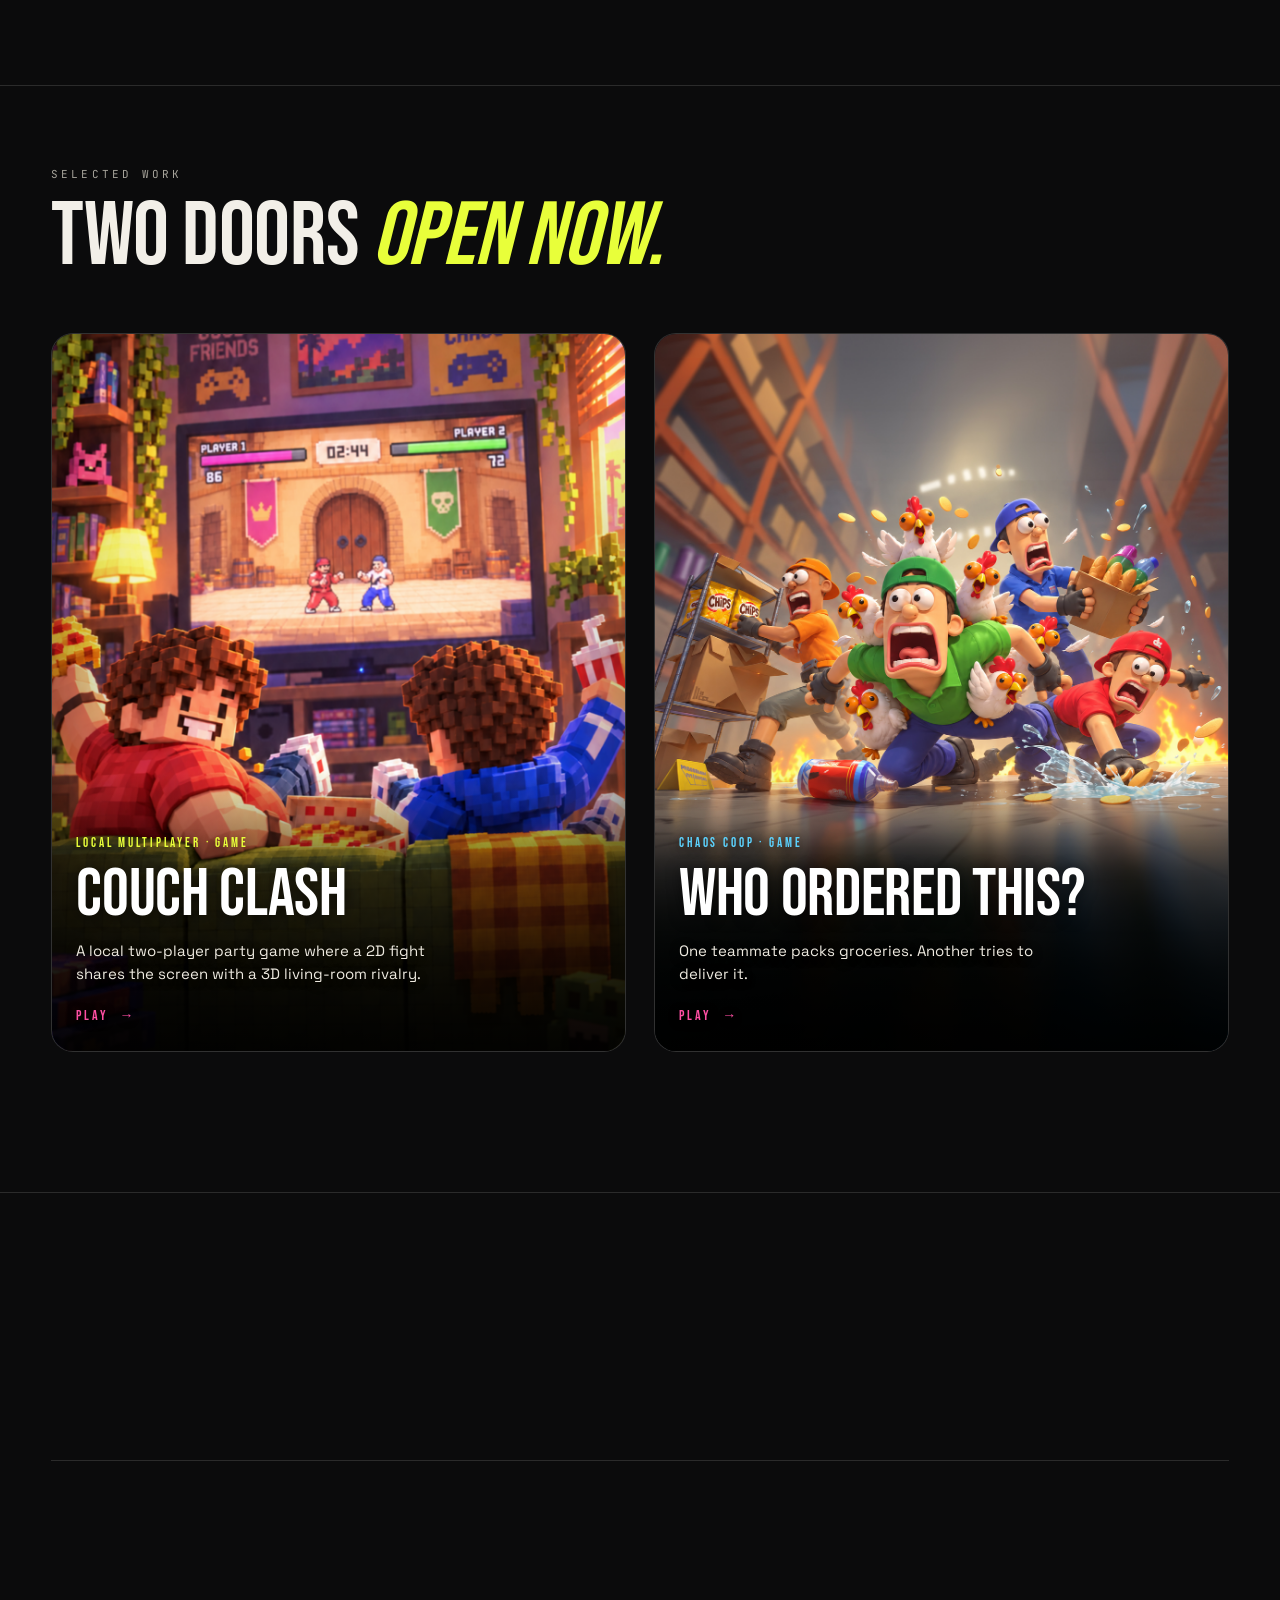
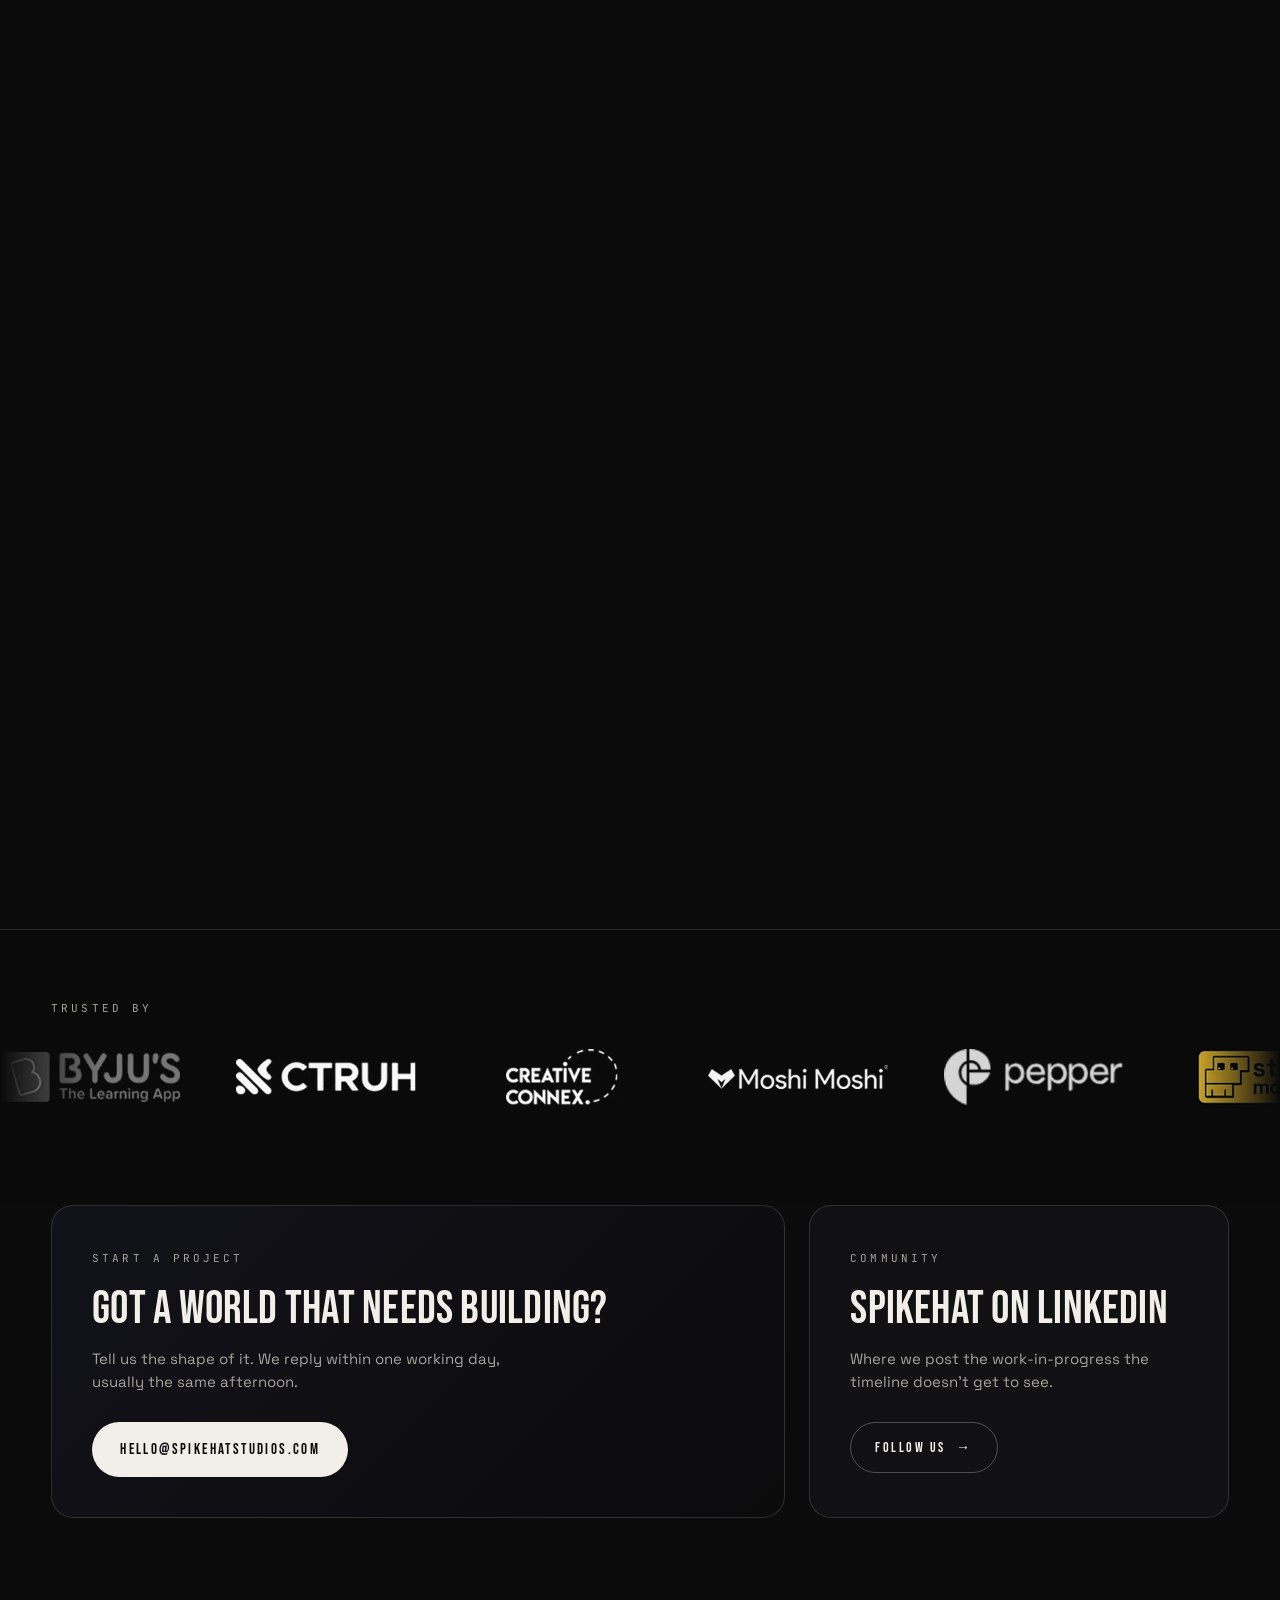
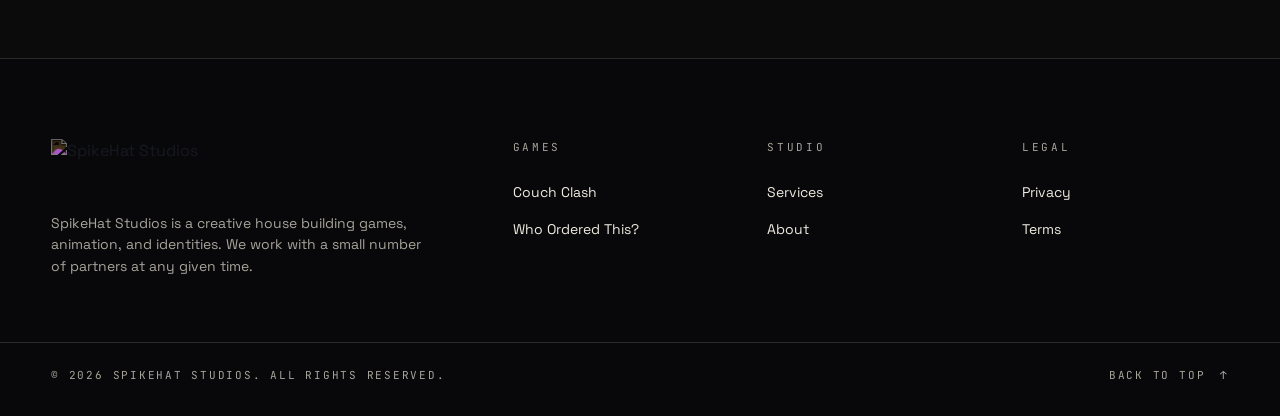
==== commit 3a1a191c: "update" ====
--- a/index.html
+++ b/index.html
@@ -250,7 +250,7 @@
                     <span class="section-tag">START A PROJECT</span>
                     <h3>Got a world that needs building?</h3>
                     <p>Tell us the shape of it. We reply within one working day, usually the same afternoon.</p>
-                    <a href="mailto:manoj@spikehatstudios.com" class="btn-pill dark">manoj@spikehatstudios.com</a>
+                    <a href="mailto:hello@spikehatstudios.com" class="btn-pill dark">hello@spikehatstudios.com</a>
                 </div>
                 <div class="comm-card comm-secondary">
                     <span class="section-tag">COMMUNITY</span>
